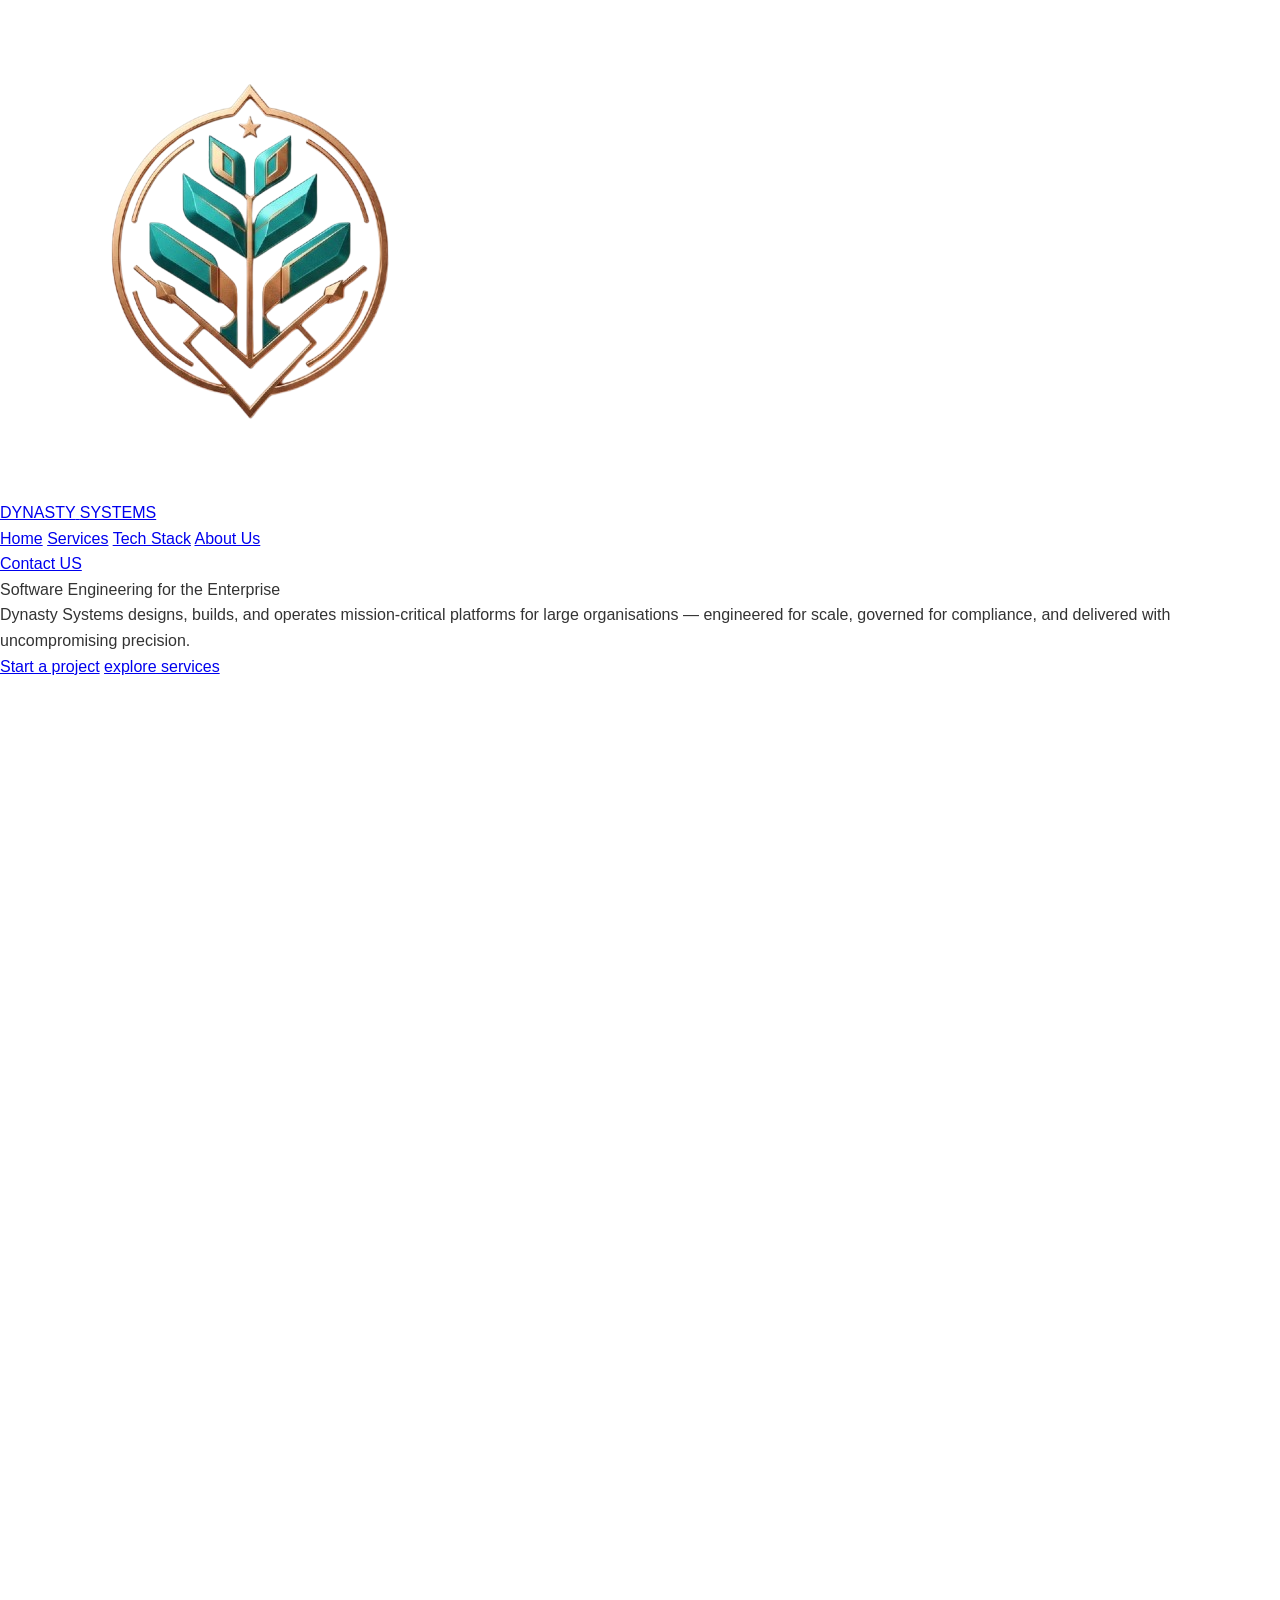
==== index.html @ 78116636 "adds the home page and hero section" ====
<!doctype html>
<html lang="en">
  <head>
    <meta charset="UTF-8" />
    <meta name="viewport" content="width=device-width, initial-scale=1.0" />
    <link
      rel="shortcut icon"
      href="assets/images/ds-logo-emblem-only-light.png"
      type="image/x-icon"
    />
    <title>Dynasty Systems | Enterprise Software Solutions</title>
    <link rel="stylesheet" href="css/style.css" />
    <link
      href="https://fonts.googleapis.com/css2?family=Inter:wght@300;400;600;800&display=swap"
      rel="stylesheet"
    />
  </head>
  <body>
    <header>
      <nav>
        <a href="#" class="logo-section">
          <img src="assets/images/ds-logo-emblem-only-light.png" alt="" />
          <div class="logo-text">
            <span class="text-white">DYNASTY</span>
            <span class="text-dim">SYSTEMS</span>
          </div>
        </a>

        <div class="nav-links">
          <a href="#" class="nav-link">Home</a>
          <a href="#" class="nav-link">Services</a>
          <a href="#" class="nav-link">Tech Stack</a>
          <a href="#" class="nav-link">About Us</a>
        </div>

        <a href="#" class="btn btn-gold">Contact US</a>
      </nav>
    </header>

    <section class="hero">
      <div class="hero-text">
        <p class="hero-top-text">
          Software Engineering for the
          <span class="hero-tex-gold">Enterprise</span>
        </p>

        <p>
          Dynasty Systems designs, builds, and operates mission-critical
          platforms for large organisations — engineered for scale, governed for
          compliance, and delivered with uncompromising precision.
        </p>

        <div class="hero-btns">
          <a href="#" class="btn btn-gold">Start a project</a>
          <a href="#" class="btn btn-undelined">explore services</a>
        </div>
      </div>
      <svg
        viewBox="0 0 480 480"
        fill="none"
        className="hero-svg"
        aria-hidden="true"
      >
        {/* trunk */}
        <path d="M240 440V240" stroke="var(--teal-accent)" strokeWidth="1.5" />
        <path
          d="M240 240 120 120"
          stroke="var(--teal-accent)"
          strokeWidth="1.5"
        />
        <path
          d="M240 240 360 120"
          stroke="var(--teal-accent)"
          strokeWidth="1.5"
        />
        <path
          d="M240 320 100 200"
          stroke="var(--teal-accent)"
          strokeWidth="1.5"
          opacity="0.6"
        />
        <path
          d="M240 320 380 200"
          stroke="var(--teal-accent)"
          strokeWidth="1.5"
          opacity="0.6"
        />
        <path
          d="M240 400 140 300"
          stroke="var(--teal-accent)"
          strokeWidth="1.5"
          opacity="0.35"
        />
        <path
          d="M240 400 340 300"
          stroke="var(--teal-accent)"
          strokeWidth="1.5"
          opacity="0.35"
        />
        {/* horizontal bus lines */}
        <path
          d="M40 160H180"
          stroke="var(--teal-accent)"
          strokeWidth="1"
          opacity="0.4"
        />
        <path
          d="M300 160H440"
          stroke="var(--teal-accent)"
          strokeWidth="1"
          opacity="0.4"
        />
        <path
          d="M20 280H140"
          stroke="var(--teal-accent)"
          strokeWidth="1"
          opacity="0.25"
        />
        <path
          d="M340 280H460"
          stroke="var(--teal-accent)"
          strokeWidth="1"
          opacity="0.25"
        />
        {/* branches */}
        <path d="M120 120V60" stroke="var(--teal-accent)" strokeWidth="1.5" />
        <path d="M360 120V60" stroke="var(--teal-accent)" strokeWidth="1.5" />
        <path
          d="M120 120H60"
          stroke="var(--teal-accent)"
          strokeWidth="1"
          opacity="0.5"
        />
        <path
          d="M360 120h60"
          stroke="var(--teal-accent)"
          strokeWidth="1"
          opacity="0.5"
        />
        <path d="M240 240V160" stroke="var(--teal-accent)" strokeWidth="1.5" />
        {/* nodes */}
        <circle
          cx="240"
          cy="440"
          r="5"
          stroke="var(--gold-accent)"
          strokeWidth="1.5"
        />
        <circle
          cx="240"
          cy="240"
          r="5"
          stroke="var(--teal-accent)"
          strokeWidth="1.5"
        />
        <circle
          cx="240"
          cy="160"
          r="4"
          stroke="var(--teal-accent)"
          strokeWidth="1.5"
        />
        <circle
          cx="120"
          cy="60"
          r="5"
          stroke="var(--teal-accent)"
          strokeWidth="1.5"
        />
        <circle
          cx="360"
          cy="60"
          r="5"
          stroke="var(--teal-accent)"
          strokeWidth="1.5"
        />
        <circle
          cx="60"
          cy="120"
          r="4"
          stroke="var(--teal-accent)"
          strokeWidth="1.5"
          opacity="0.6"
        />
        <circle
          cx="420"
          cy="120"
          r="4"
          stroke="var(--teal-accent)"
          strokeWidth="1.5"
          opacity="0.6"
        />
        <circle
          cx="100"
          cy="200"
          r="4"
          stroke="var(--teal-accent)"
          strokeWidth="1.5"
          opacity="0.6"
        />
        <circle
          cx="380"
          cy="200"
          r="4"
          stroke="var(--teal-accent)"
          strokeWidth="1.5"
          opacity="0.6"
        />
        <circle
          cx="140"
          cy="300"
          r="4"
          stroke="var(--teal-accent)"
          strokeWidth="1.5"
          opacity="0.35"
        />
        <circle
          cx="340"
          cy="300"
          r="4"
          stroke="var(--teal-accent)"
          strokeWidth="1.5"
          opacity="0.35"
        />
        <circle
          cx="40"
          cy="160"
          r="3"
          stroke="var(--teal-accent)"
          strokeWidth="1.25"
          opacity="0.4"
        />
        <circle
          cx="440"
          cy="160"
          r="3"
          stroke="var(--teal-accent)"
          strokeWidth="1.25"
          opacity="0.4"
        />
        <circle
          cx="20"
          cy="280"
          r="3"
          stroke="var(--teal-accent)"
          strokeWidth="1.25"
          opacity="0.25"
        />
        <circle
          cx="460"
          cy="280"
          r="3"
          stroke="var(--teal-accent)"
          strokeWidth="1.25"
          opacity="0.25"
        />
        {/* root bus */}
        <path
          d="M120 460H360"
          stroke="var(--teal-accent)"
          strokeWidth="1"
          opacity="0.5"
        />
        <circle
          cx="120"
          cy="460"
          r="3.5"
          stroke="var(--teal-accent)"
          strokeWidth="1.25"
          opacity="0.5"
        />
        <circle
          cx="360"
          cy="460"
          r="3.5"
          stroke="var(--teal-accent)"
          strokeWidth="1.25"
          opacity="0.5"
        />
      </svg>
    </section>
  </body>
</html>
---- css/style.css ----
/* --- CSS RESET --- */
*, *::before, *::after {
    box-sizing: border-box;
    margin: 0;
    padding: 0;
}

html {
    scroll-behavior: smooth; /* Gives that nice sliding effect when clicking nav links */
}

body {
    font-family: 'Helvetica Neue', Arial, sans-serif; /* Update to client's font */
    line-height: 1.6;
    background-color: #ffffff;
    color: #333333;
}

/* --- UTILITY CLASSES --- */
img {
    max-width: 100%;
    display: block;
}

.btn-primary {
    display: inline-block;
    padding: 10px 20px;
    background-color: #D4AF37; /* Dynasty Gold */
    color: #091319; /* Dynasty Dark */
    text-decoration: none;
    border-radius: 5px;
    font-weight: bold;
}
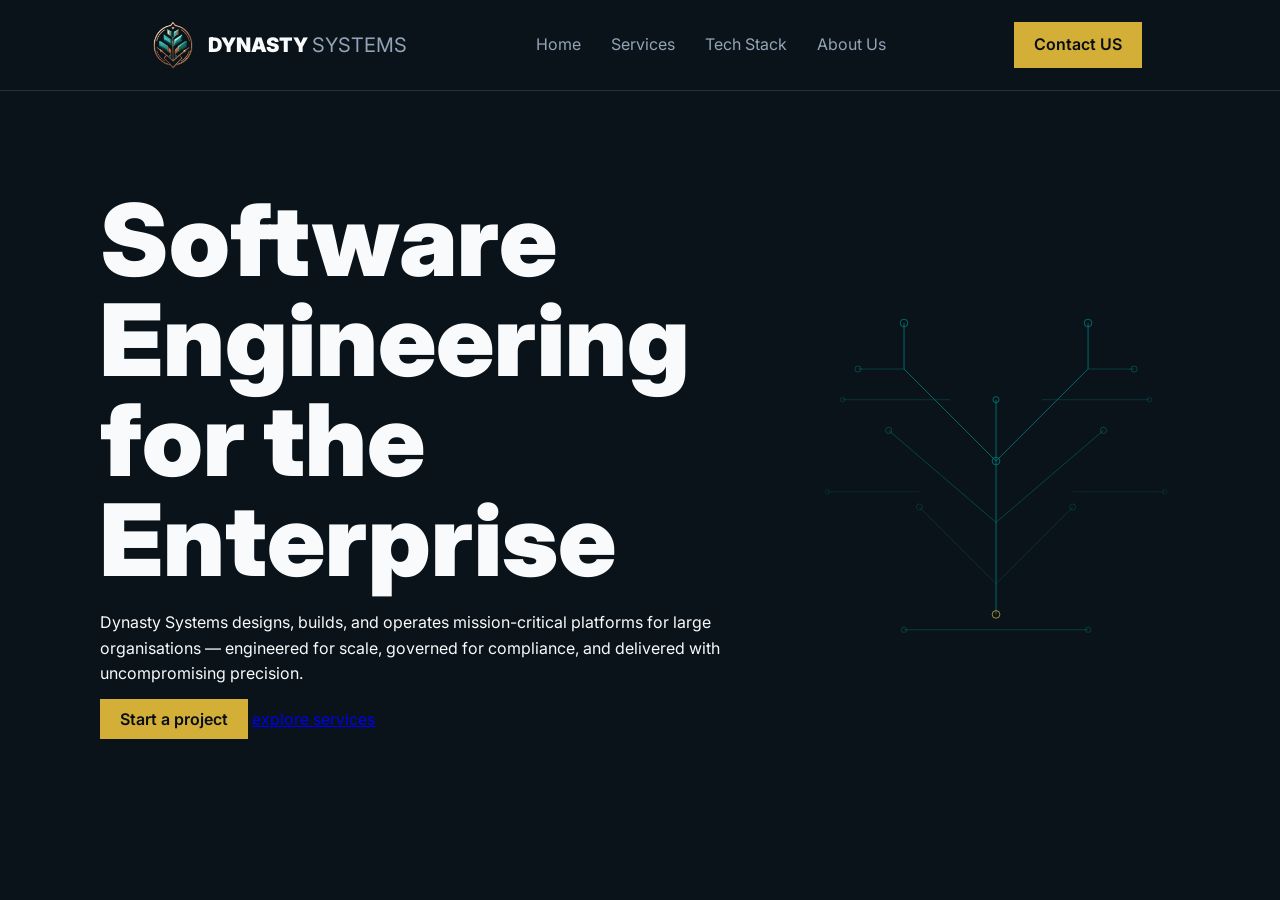
==== commit 3504be79: "adds the correct css link" ====
--- a/index.html
+++ b/index.html
@@ -9,7 +9,7 @@
       type="image/x-icon"
     />
     <title>Dynasty Systems | Enterprise Software Solutions</title>
-    <link rel="stylesheet" href="css/style.css" />
+    <link rel="stylesheet" href="css/styles.css" />
     <link
       href="https://fonts.googleapis.com/css2?family=Inter:wght@300;400;600;800&display=swap"
       rel="stylesheet"
--- a/css/styles.css
+++ b/css/styles.css
@@ -0,0 +1,117 @@
+/* Translates to your React Theme Provider or Global CSS */
+:root {
+  /* Core Palette */
+  --navy-bg: #091319;
+  --navy-card: #080e14;
+  --gold-accent: #d4af37;
+  --teal-accent: #008080;
+
+  /* Typography */
+  --text-light: #f8fafc;
+  --text-muted: #94a3b8;
+  --font-main: "Inter", sans-serif;
+}
+
+* {
+  margin: 0;
+  padding: 0;
+  box-sizing: border-box;
+}
+
+body {
+  background-color: var(--navy-bg);
+  color: var(--text-light);
+  font-family: var(--font-main);
+  line-height: 1.6;
+}
+
+header {
+  position: sticky;
+  top: 0;
+  z-index: 50;
+  background-color: var(--navy-bg);
+  box-shadow: 0px 1px 0px 0px rgba(148, 163, 184, 0.2);
+  -webkit-box-shadow: 0px 1px 0px 0px rgba(148, 163, 184, 0.2);
+  -moz-box-shadow: 0px 1px 0px 0px rgba(148, 163, 184, 0.2);
+}
+
+nav {
+  display: flex;
+  align-items: center;
+  justify-content: space-evenly;
+  padding: 10px;
+  margin: 0 auto;
+}
+
+nav a {
+  color: var(--text-muted);
+  text-decoration: none;
+}
+
+.btn-gold {
+  padding: 10px 20px;
+  color: var(--navy-card);
+  background-color: var(--gold-accent);
+  font-weight: 600;
+  text-decoration: none;
+}
+
+.btn:hover {
+  background-color: var(--text-light);
+  transition: all ease-in-out 0.5s;
+  transform: translateX(-1px);
+}
+
+.logo-section {
+  display: flex;
+  align-items: center;
+}
+
+.logo-section img {
+  width: 70px;
+  height: auto;
+}
+
+.logo-section .text-dim {
+  font-size: 20px;
+  color: var(--text-muted);
+  font-weight: 400;
+}
+
+.logo-section .text-white {
+  color: var(--text-light);
+  font-size: 20px;
+  font-weight: 900;
+}
+
+.nav-links {
+  display: flex;
+  gap: 30px;
+}
+
+.nav-link:hover {
+  /* text-decoration: underline; */
+  /* transition: all ease-in-out 0.5s; */
+  color: var(--text-light);
+}
+
+.hero {
+    display: flex;
+    margin: 0, auto;
+    align-items: center;
+    justify-content: center;
+    gap: 50px;
+    padding: 100px 100px;
+}
+
+.hero-text {
+    display: flex;
+    flex-direction: column;
+    gap: 20px;
+}
+
+.hero-top-text {
+    font-weight: 900;
+    font-size: 100px;
+    line-height: 1;
+}
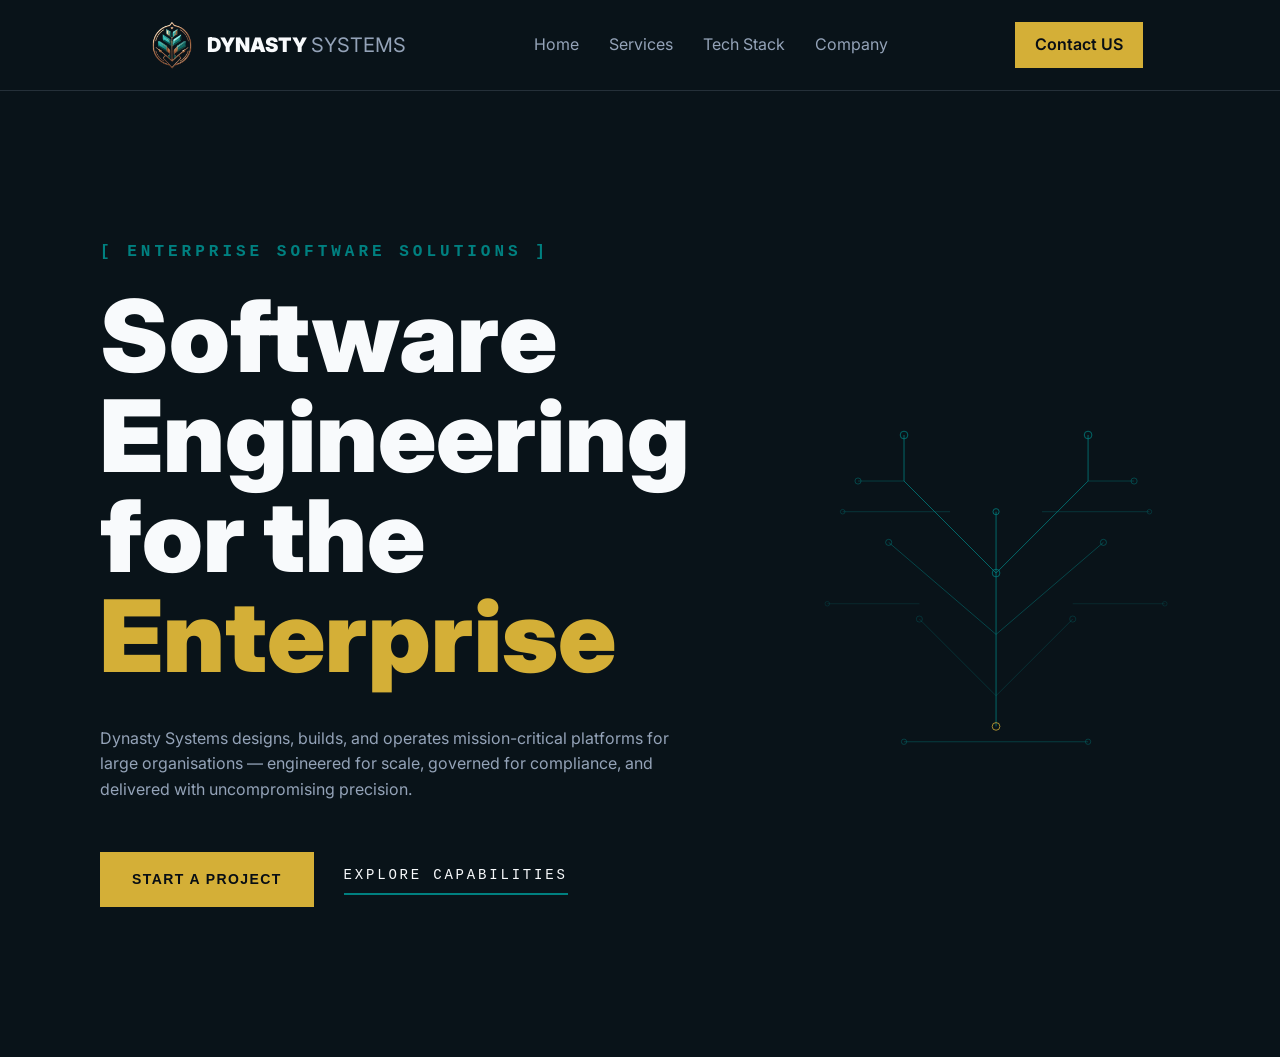
==== commit 81b771a4: "styles the hero buttons" ====
--- a/index.html
+++ b/index.html
@@ -30,7 +30,7 @@
           <a href="#" class="nav-link">Home</a>
           <a href="#" class="nav-link">Services</a>
           <a href="#" class="nav-link">Tech Stack</a>
-          <a href="#" class="nav-link">About Us</a>
+          <a href="#" class="nav-link">Company</a>
         </div>
 
         <a href="#" class="btn btn-gold">Contact US</a>
@@ -39,20 +39,21 @@
 
     <section class="hero">
       <div class="hero-text">
+        <p class="hero-sub-text">[ Enterprise Software Solutions ]</p>
         <p class="hero-top-text">
           Software Engineering for the
           <span class="hero-tex-gold">Enterprise</span>
         </p>
 
-        <p>
+        <p class="hero-bottom-text">
           Dynasty Systems designs, builds, and operates mission-critical
           platforms for large organisations — engineered for scale, governed for
           compliance, and delivered with uncompromising precision.
         </p>
 
-        <div class="hero-btns">
-          <a href="#" class="btn btn-gold">Start a project</a>
-          <a href="#" class="btn btn-undelined">explore services</a>
+        <div class="action-group">
+          <a href="#" class="btn-primary">Start a Project</a>
+          <a href="#" class="btn-secondary">Explore Capabilities</a>
         </div>
       </div>
       <svg
--- a/css/styles.css
+++ b/css/styles.css
@@ -96,22 +96,88 @@
 }
 
 .hero {
-    display: flex;
-    margin: 0, auto;
-    align-items: center;
-    justify-content: center;
-    gap: 50px;
-    padding: 100px 100px;
+  display: flex;
+  margin: 0 auto;
+  align-items: center;
+  justify-content: center;
+  gap: 50px;
+  padding: 150px 100px;
 }
 
 .hero-text {
-    display: flex;
-    flex-direction: column;
-    gap: 20px;
+  display: flex;
+  flex-direction: column;
+  gap: 20px;
+}
+
+.hero-tex-gold {
+  color: var(--gold-accent);
 }
 
 .hero-top-text {
-    font-weight: 900;
-    font-size: 100px;
-    line-height: 1;
-}+  font-weight: 900;
+  font-size: 100px;
+  line-height: 1;
+}
+
+.hero-sub-text {
+  color: var(--teal-accent);
+  font-family: "Courier New", Courier, monospace;
+  font-weight: 600;
+  letter-spacing: 0.25em;
+  text-transform: uppercase;
+  display: inline-block;
+}
+
+.hero-bottom-text {
+  margin-top: 20px;
+  color: var(--text-muted);
+  max-width: 600px;
+}
+
+.action-group {
+  display: flex;
+  align-items: center;
+  margin-top: 30px;
+  gap: 30px;
+}
+
+.btn-primary {
+  background-color: var(--gold-accent);
+  color: var(--navy-card);
+  padding: 16px 32px;
+  text-decoration: none;
+  font-family: "Helvetica Neue", Arial, sans-serif;
+  font-weight: 700;
+  font-size: 14px;
+  letter-spacing: 0.1em;
+  text-transform: uppercase;
+  border: none;
+  cursor: pointer;
+  transition: background-color 0.3s ease;
+}
+
+.btn-primary:hover {
+  background-color: var(--text-light);
+  transition: all 0.3s ease;
+  transform: translateY(-2px);
+}
+
+.btn-secondary {
+  color: var(--text-light);
+  text-decoration: none;
+  font-family: "Courier New", Courier, monospace;
+  font-size: 14px;
+  font-weight: 400;
+  letter-spacing: 0.2em;
+  text-transform: uppercase;
+  padding-bottom: 6px;
+  border-bottom: 2px solid var(--teal-accent);
+  transition:
+    color 0.3s ease,
+    border-color 0.3s ease;
+}
+
+.btn-secondary:hover {
+  color: var(--teal-accent);
+}
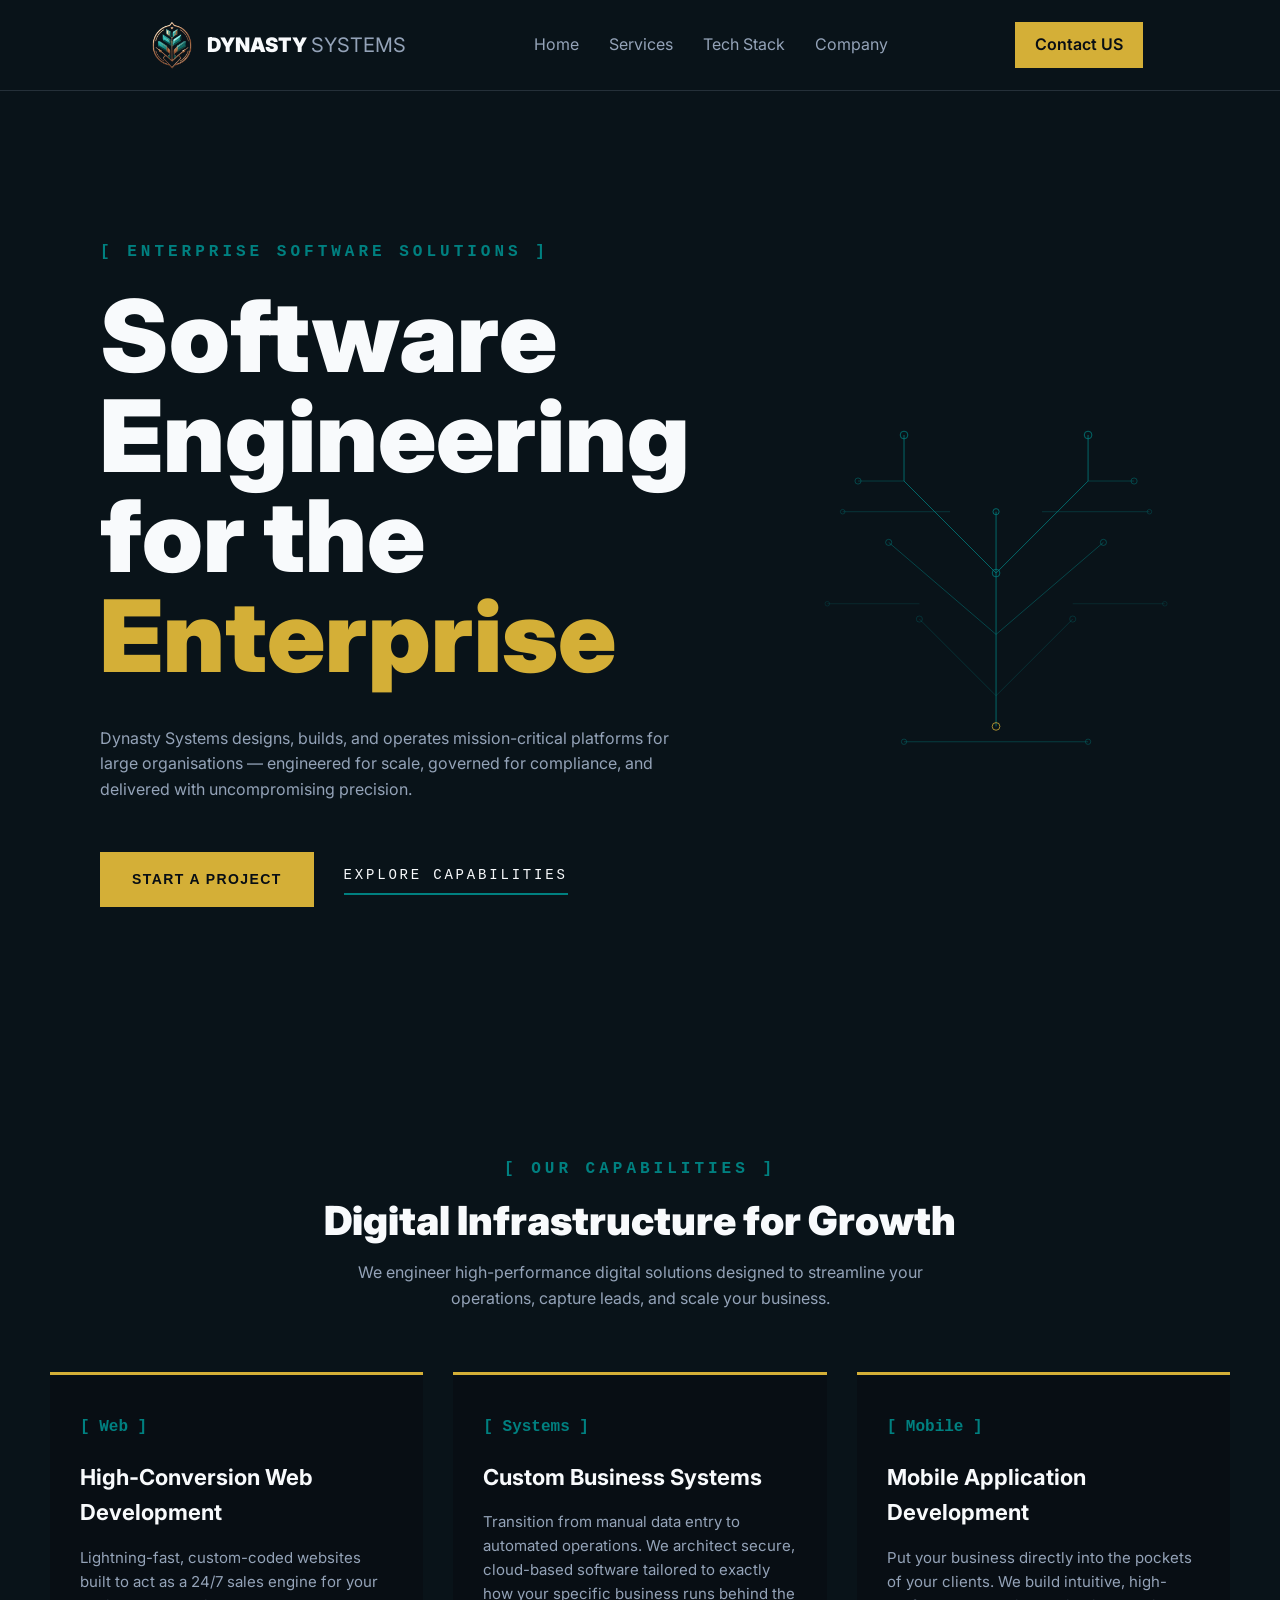
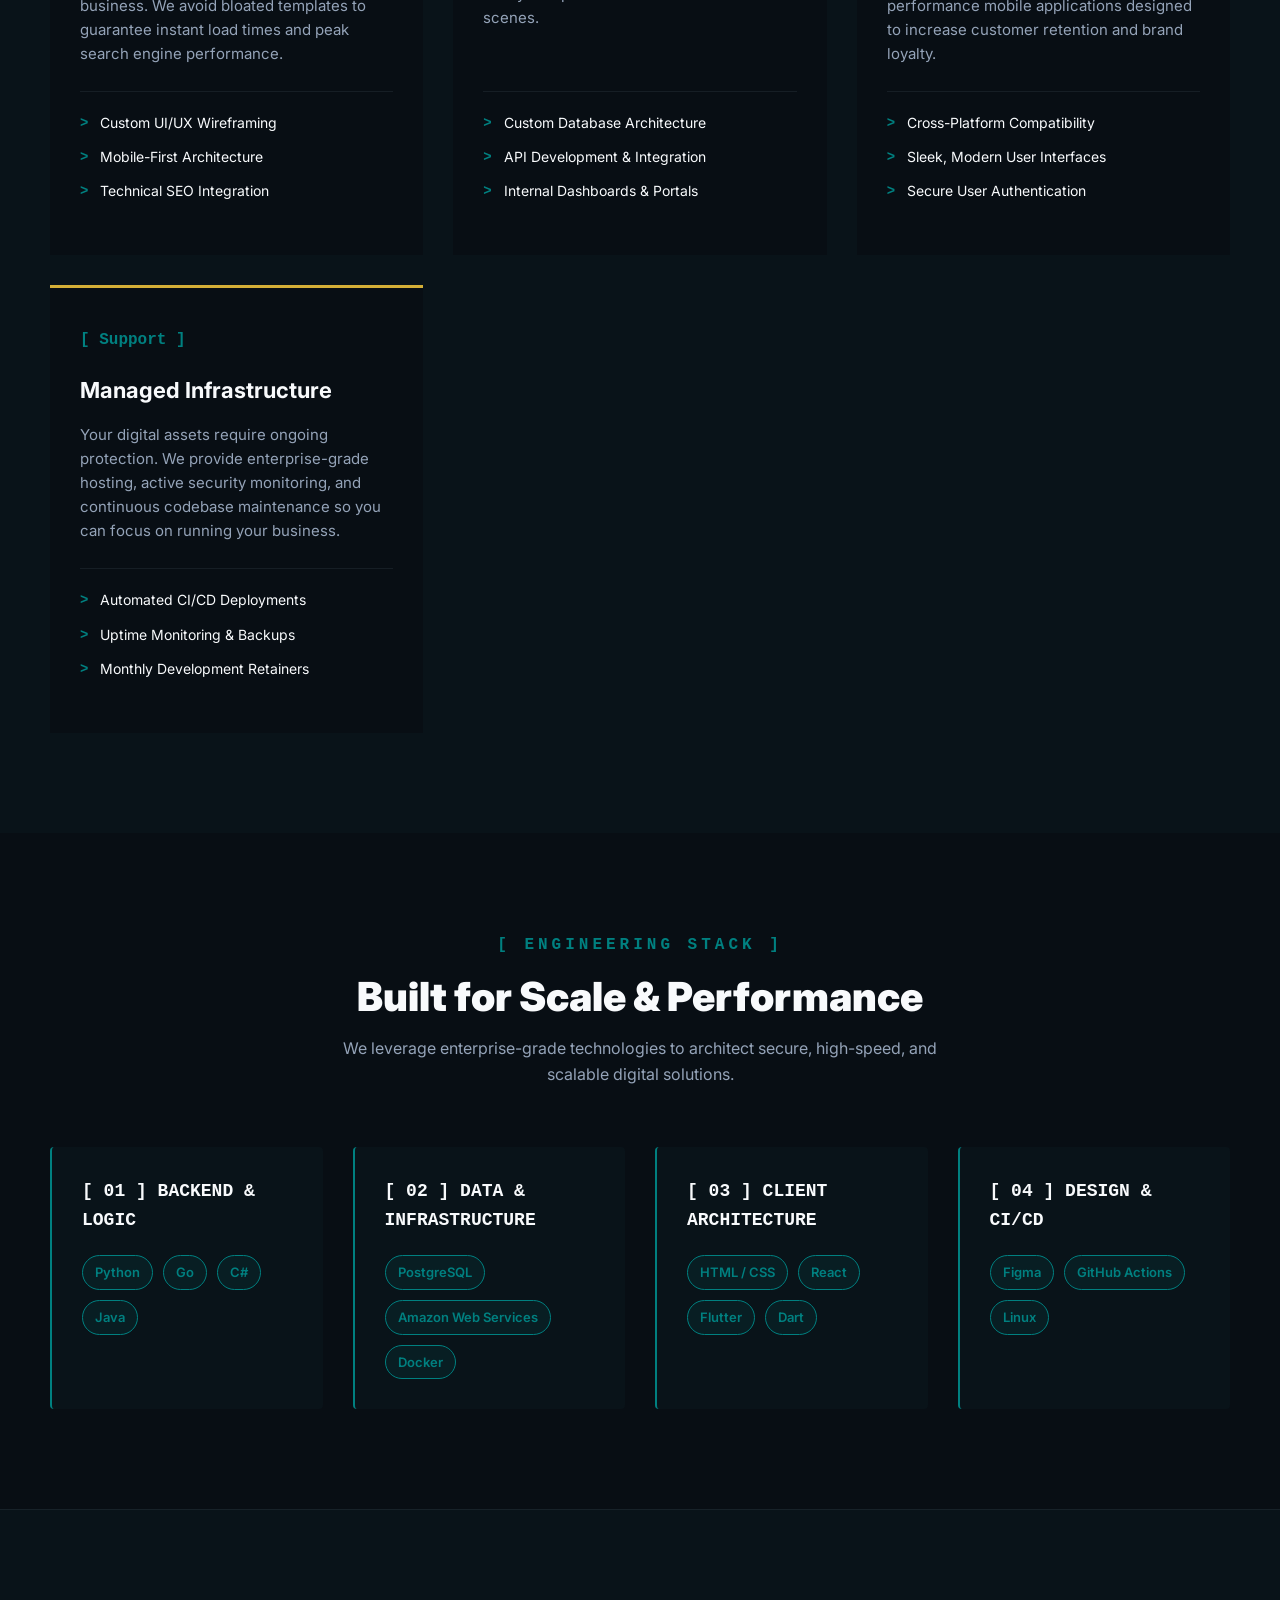
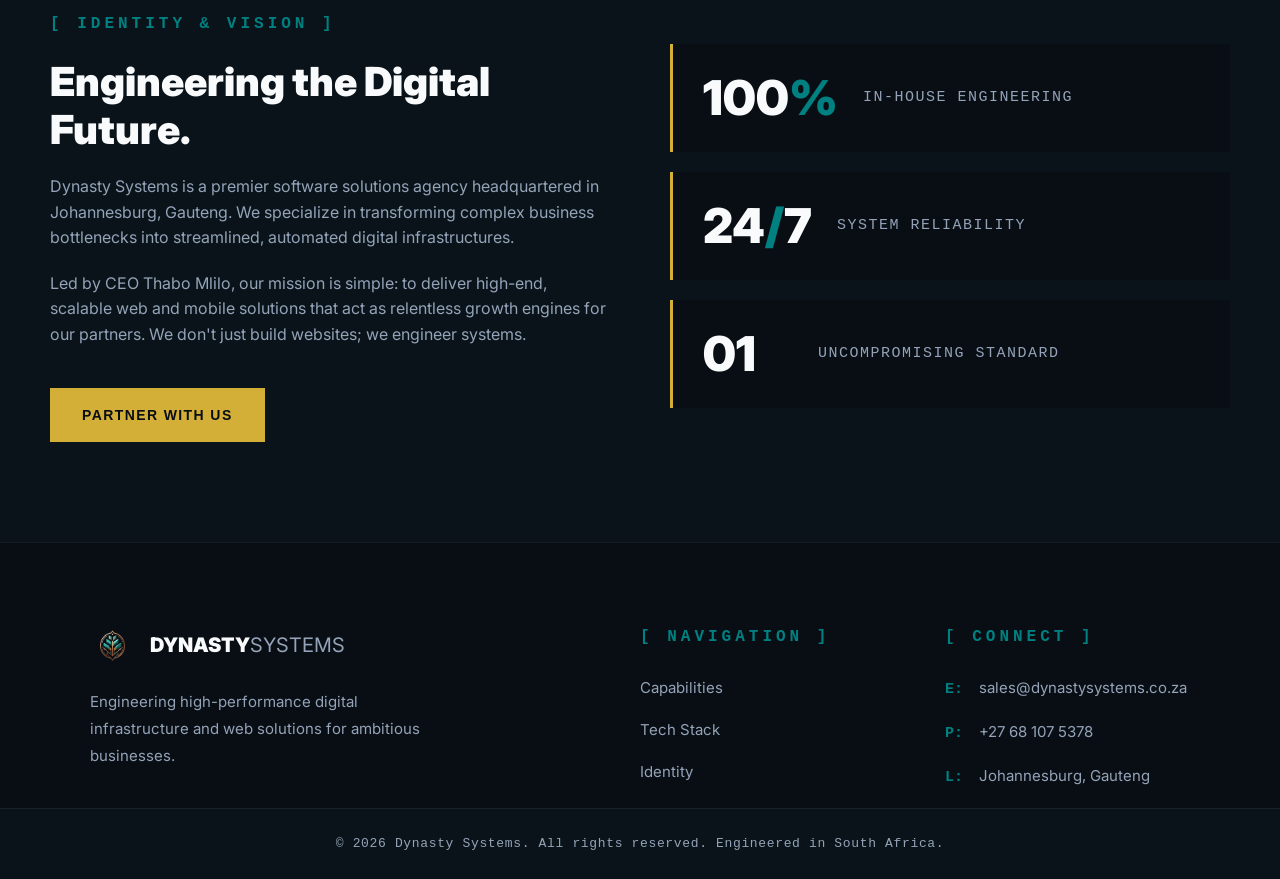
==== commit 4cce358a: "adds the rest of the site" ====
--- a/index.html
+++ b/index.html
@@ -28,9 +28,9 @@
 
         <div class="nav-links">
           <a href="#" class="nav-link">Home</a>
-          <a href="#" class="nav-link">Services</a>
-          <a href="#" class="nav-link">Tech Stack</a>
-          <a href="#" class="nav-link">Company</a>
+          <a href="#services" class="nav-link">Services</a>
+          <a href="#stack" class="nav-link">Tech Stack</a>
+          <a href="#company" class="nav-link">Company</a>
         </div>
 
         <a href="#" class="btn btn-gold">Contact US</a>
@@ -280,5 +280,234 @@
         />
       </svg>
     </section>
+
+    <section class="services" id="services">
+      <div class="container">
+        <div class="section-header">
+          <span class="terminal-label">Our Capabilities</span>
+          <h2>Digital Infrastructure for Growth</h2>
+          <p>
+            We engineer high-performance digital solutions designed to
+            streamline your operations, capture leads, and scale your business.
+          </p>
+        </div>
+
+        <div class="services-grid">
+          <div class="service-card">
+            <div class="icon-placeholder">[ Web ]</div>
+            <h3>High-Conversion Web Development</h3>
+            <p>
+              Lightning-fast, custom-coded websites built to act as a 24/7 sales
+              engine for your business. We avoid bloated templates to guarantee
+              instant load times and peak search engine performance.
+            </p>
+            <ul class="service-details">
+              <li>Custom UI/UX Wireframing</li>
+              <li>Mobile-First Architecture</li>
+              <li>Technical SEO Integration</li>
+            </ul>
+          </div>
+
+          <div class="service-card">
+            <div class="icon-placeholder">[ Systems ]</div>
+            <h3>Custom Business Systems</h3>
+            <p>
+              Transition from manual data entry to automated operations. We
+              architect secure, cloud-based software tailored to exactly how
+              your specific business runs behind the scenes.
+            </p>
+            <ul class="service-details">
+              <li>Custom Database Architecture</li>
+              <li>API Development & Integration</li>
+              <li>Internal Dashboards & Portals</li>
+            </ul>
+          </div>
+
+          <div class="service-card">
+            <div class="icon-placeholder">[ Mobile ]</div>
+            <h3>Mobile Application Development</h3>
+            <p>
+              Put your business directly into the pockets of your clients. We
+              build intuitive, high-performance mobile applications designed to
+              increase customer retention and brand loyalty.
+            </p>
+            <ul class="service-details">
+              <li>Cross-Platform Compatibility</li>
+              <li>Sleek, Modern User Interfaces</li>
+              <li>Secure User Authentication</li>
+            </ul>
+          </div>
+
+          <div class="service-card">
+            <div class="icon-placeholder">[ Support ]</div>
+            <h3>Managed Infrastructure</h3>
+            <p>
+              Your digital assets require ongoing protection. We provide
+              enterprise-grade hosting, active security monitoring, and
+              continuous codebase maintenance so you can focus on running your
+              business.
+            </p>
+            <ul class="service-details">
+              <li>Automated CI/CD Deployments</li>
+              <li>Uptime Monitoring & Backups</li>
+              <li>Monthly Development Retainers</li>
+            </ul>
+          </div>
+        </div>
+      </div>
+    </section>
+
+    <section class="tech-stack" id="stack">
+      <div class="container">
+        <div class="section-header">
+          <span class="terminal-label">Engineering Stack</span>
+          <h2>Built for Scale & Performance</h2>
+          <p>
+            We leverage enterprise-grade technologies to architect secure,
+            high-speed, and scalable digital solutions.
+          </p>
+        </div>
+
+        <div class="stack-grid">
+          <!-- Backend & APIs -->
+          <div class="stack-card">
+            <h3>[ 01 ] Backend & Logic</h3>
+            <div class="tech-pills">
+              <span class="pill">Python</span>
+              <span class="pill">Go</span>
+              <span class="pill">C#</span>
+              <span class="pill">Java</span>
+            </div>
+          </div>
+
+          <!-- Database & Cloud -->
+          <div class="stack-card">
+            <h3>[ 02 ] Data & Infrastructure</h3>
+            <div class="tech-pills">
+              <span class="pill">PostgreSQL</span>
+              <span class="pill">Amazon Web Services</span>
+              <span class="pill">Docker</span>
+            </div>
+          </div>
+
+          <!-- Frontend & Mobile -->
+          <div class="stack-card">
+            <h3>[ 03 ] Client Architecture</h3>
+            <div class="tech-pills">
+              <span class="pill">HTML / CSS</span>
+              <span class="pill">React</span>
+              <span class="pill">Flutter</span>
+              <span class="pill">Dart</span>
+            </div>
+          </div>
+
+          <!-- Design & Workflow -->
+          <div class="stack-card">
+            <h3>[ 04 ] Design & CI/CD</h3>
+            <div class="tech-pills">
+              <span class="pill">Figma</span>
+              <span class="pill">GitHub Actions</span>
+              <span class="pill">Linux</span>
+            </div>
+          </div>
+        </div>
+      </div>
+    </section>
+
+    <section class="company" id="company">
+      <div class="container company-container">
+        <!-- Left Side: Narrative -->
+        <div class="company-content">
+          <span class="terminal-label">Identity & Vision</span>
+          <h2>Engineering the Digital Future.</h2>
+          <p>
+            Dynasty Systems is a premier software solutions agency headquartered
+            in Johannesburg, Gauteng. We specialize in transforming complex
+            business bottlenecks into streamlined, automated digital
+            infrastructures.
+          </p>
+          <p>
+            Led by CEO Thabo Mlilo, our mission is simple: to deliver high-end,
+            scalable web and mobile solutions that act as relentless growth
+            engines for our partners. We don't just build websites; we engineer
+            systems.
+          </p>
+          <a href="#contact" class="btn-primary">Partner With Us</a>
+        </div>
+
+        <!-- Right Side: Stat/Value Cards -->
+        <div class="company-stats">
+          <div class="stat-card">
+            <div class="stat-number">100<span class="teal-text">%</span></div>
+            <div class="stat-label">In-House Engineering</div>
+          </div>
+          <div class="stat-card">
+            <div class="stat-number">24<span class="teal-text">/</span>7</div>
+            <div class="stat-label">System Reliability</div>
+          </div>
+          <div class="stat-card">
+            <div class="stat-number">01</div>
+            <div class="stat-label">Uncompromising Standard</div>
+          </div>
+        </div>
+      </div>
+    </section>
+
+    <footer class="site-footer" id="contact">
+    <div class="container footer-grid">
+        
+        <!-- Column 1: Brand Info -->
+        <div class="footer-brand">
+            <a href="#top" class="logo-link">
+                <div class="logo-section">
+                    <!-- Your emblem image -->
+                    <img src="assets/images/ds-logo-emblem-only-light.png" alt="Dynasty Systems Emblem">
+                    <!-- Your styled text -->
+                    <div class="logo-text-group">
+                        <span class="text-white">DYNASTY</span><span class="text-dim">SYSTEMS</span>
+                    </div>
+                </div>
+            </a>
+            <p>Engineering high-performance digital infrastructure and web solutions for ambitious businesses.</p>
+        </div>
+
+        <!-- Column 2: Quick Links -->
+        <div class="footer-links">
+            <span class="terminal-label">Navigation</span>
+            <ul>
+                <li><a href="#services">Capabilities</a></li>
+                <li><a href="#stack">Tech Stack</a></li>
+                <li><a href="#company">Identity</a></li>
+            </ul>
+        </div>
+
+        <!-- Column 3: Contact Information -->
+        <div class="footer-contact">
+            <span class="terminal-label">Connect</span>
+            <ul>
+                <li>
+                    <span class="teal-text">E:</span> 
+                    <a href="mailto:sales@dynastysystems.co.za">sales@dynastysystems.co.za</a>
+                </li>
+                <li>
+                    <span class="teal-text">P:</span> 
+                    <a href="tel:+27681075378">+27 68 107 5378</a>
+                </li>
+                <li>
+                    <span class="teal-text">L:</span> 
+                    Johannesburg, Gauteng
+                </li>
+            </ul>
+        </div>
+
+    </div>
+
+    <!-- Copyright Bar -->
+    <div class="footer-bottom">
+        <div class="container">
+            <p>&copy; 2026 Dynasty Systems. All rights reserved. Engineered in South Africa.</p>
+        </div>
+    </div>
+</footer>
   </body>
 </html>
--- a/css/styles.css
+++ b/css/styles.css
@@ -181,3 +181,508 @@
 .btn-secondary:hover {
   color: var(--teal-accent);
 }
+
+/* =========================================
+   SERVICES SECTION
+   ========================================= */
+
+.services {
+  /* Matches the spacious feel of your hero section */
+  padding: 100px 50px;
+  background-color: var(--navy-bg);
+}
+
+.services .container {
+  max-width: 1200px;
+  margin: 0 auto;
+}
+
+/* --- Section Header --- */
+.section-header {
+  display: flex;
+  flex-direction: column;
+  align-items: center;
+  text-align: center;
+  gap: 15px;
+  margin-bottom: 60px;
+}
+
+/* The [ CAPABILITIES ] tag */
+.terminal-label {
+  color: var(--teal-accent);
+  font-family: "Courier New", Courier, monospace;
+  font-weight: 600;
+  letter-spacing: 0.25em;
+  text-transform: uppercase;
+  display: inline-block;
+}
+
+.terminal-label::before {
+  content: "[  ";
+}
+
+.terminal-label::after {
+  content: "  ]";
+}
+
+.section-header h2 {
+  font-size: 40px;
+  font-weight: 900;
+  color: var(--text-light);
+  line-height: 1.2;
+}
+
+.section-header p {
+  color: var(--text-muted);
+  max-width: 600px;
+}
+
+/* --- Services Grid System --- */
+.services-grid {
+  display: grid;
+  /* Automatically creates 1 to 4 columns depending on screen size */
+  grid-template-columns: repeat(auto-fit, minmax(280px, 1fr));
+  gap: 30px;
+}
+
+/* --- Individual Service Cards --- */
+.service-card {
+  background-color: var(--navy-card);
+  padding: 40px 30px;
+  border-top: 3px solid var(--gold-accent);
+  transition: all 0.3s ease;
+  display: flex;
+  flex-direction: column;
+}
+
+.service-card:hover {
+  transform: translateY(-5px);
+  /* Uses your shadow color but slightly darker for depth */
+  box-shadow: 0 10px 30px rgba(0, 0, 0, 0.5);
+}
+
+.icon-placeholder {
+  color: var(--teal-accent);
+  font-family: "Courier New", Courier, monospace;
+  font-size: 16px;
+  font-weight: 600;
+  margin-bottom: 20px;
+}
+
+.service-card h3 {
+  font-size: 22px;
+  font-weight: 700;
+  margin-bottom: 15px;
+  color: var(--text-light);
+}
+
+.service-card p {
+  color: var(--text-muted);
+  font-size: 15px;
+  margin-bottom: 25px;
+  /* This pushes the list to the bottom, ensuring all cards stay the same height */
+  flex-grow: 1;
+}
+
+/* --- Technical Bullet Points --- */
+.service-details {
+  list-style: none;
+  border-top: 1px solid rgba(148, 163, 184, 0.1); /* Faded version of your --text-muted */
+  padding-top: 20px;
+}
+
+.service-details li {
+  color: var(--text-light);
+  font-size: 14px;
+  margin-bottom: 12px;
+  display: flex;
+  align-items: center;
+}
+
+/* The > arrow using your teal accent */
+.service-details li::before {
+  content: ">";
+  color: var(--teal-accent);
+  font-family: "Courier New", Courier, monospace;
+  font-weight: bold;
+  margin-right: 12px;
+}
+
+/* =========================================
+   TECH STACK SECTION
+   ========================================= */
+
+.tech-stack {
+  padding: 100px 50px;
+  background-color: var(
+    --navy-card
+  ); /* Slightly different background to separate it from Services */
+}
+
+.tech-stack .container {
+  max-width: 1200px;
+  margin: 0 auto;
+}
+
+.stack-grid {
+  display: grid;
+  grid-template-columns: repeat(auto-fit, minmax(250px, 1fr));
+  gap: 30px;
+}
+
+.stack-card {
+  background-color: var(--navy-bg);
+  padding: 30px;
+  border-radius: 4px;
+  border-left: 2px solid var(--teal-accent); /* Subtle technical border */
+}
+
+.stack-card h3 {
+  color: var(--text-light);
+  font-size: 18px;
+  font-family: "Courier New", Courier, monospace;
+  margin-bottom: 20px;
+  text-transform: uppercase;
+}
+
+/* The Tech Pills Layout */
+.tech-pills {
+  display: flex;
+  flex-wrap: wrap;
+  gap: 10px;
+}
+
+.pill {
+  background-color: rgba(0, 128, 128, 0.1); /* Transparent teal background */
+  color: var(--teal-accent);
+  border: 1px solid var(--teal-accent);
+  padding: 6px 12px;
+  border-radius: 20px;
+  font-size: 13px;
+  font-weight: 600;
+  transition: all 0.3s ease;
+  cursor: default;
+}
+
+.pill:hover {
+  background-color: var(--teal-accent);
+  color: var(--navy-bg);
+  transform: translateY(-2px);
+}
+
+/* =========================================
+   COMPANY SECTION
+   ========================================= */
+
+.company {
+  padding: 100px 50px;
+  background-color: var(--navy-bg);
+  /* Adds a subtle line at the top to separate it from the previous section */
+  border-top: 1px solid rgba(148, 163, 184, 0.1);
+}
+
+.company-container {
+  max-width: 1200px;
+  margin: 0 auto;
+  display: grid;
+  grid-template-columns: 1fr 1fr; /* 2 equal columns */
+  gap: 60px;
+  align-items: center; /* Vertically centers the text with the cards */
+}
+
+/* --- Left Side Content --- */
+.company-content h2 {
+  font-size: 40px;
+  font-weight: 900;
+  color: var(--text-light);
+  margin: 20px 0;
+  line-height: 1.2;
+}
+
+.company-content p {
+  color: var(--text-muted);
+  margin-bottom: 20px;
+  font-size: 16px;
+}
+
+.company-content .btn-primary {
+  margin-top: 20px;
+  display: inline-block;
+}
+
+/* --- Right Side Stat Cards --- */
+.company-stats {
+  display: grid;
+  grid-template-columns: 1fr;
+  gap: 20px;
+}
+
+.stat-card {
+  background-color: var(--navy-card);
+  padding: 30px;
+  border-left: 3px solid var(--gold-accent);
+  display: flex;
+  align-items: center;
+  gap: 25px;
+  transition: transform 0.3s ease;
+}
+
+.stat-card:hover {
+  transform: translateX(-5px); /* Slides the card slightly left on hover */
+}
+
+.stat-number {
+  font-size: 48px;
+  font-weight: 900;
+  color: var(--text-light);
+  font-family: var(--font-main);
+  line-height: 1;
+  min-width: 90px; /* Keeps the text aligned even if numbers change */
+}
+
+.teal-text {
+  color: var(--teal-accent);
+}
+
+.stat-label {
+  color: var(--text-muted);
+  font-size: 15px;
+  font-family: "Courier New", Courier, monospace;
+  text-transform: uppercase;
+  letter-spacing: 0.1em;
+}
+
+/* =========================================
+   FOOTER SECTION
+   ========================================= */
+
+.site-footer {
+  background-color: var(--navy-card);
+  border-top: 1px solid rgba(148, 163, 184, 0.1);
+  padding-top: 80px;
+}
+
+.site-footer .container {
+  max-width: 1200px;
+  margin: 0 auto;
+  padding: 0 50px;
+}
+
+.footer-grid {
+  display: grid;
+  grid-template-columns: 2fr 1fr 1fr;
+  gap: 60px;
+  margin-bottom: 60px;
+  align-items: start; /* Ensures all columns align perfectly at the top */
+}
+
+/* --- Brand Column & Logo Fix --- */
+.logo-link {
+  text-decoration: none !important; /* Forces the blue underline to disappear */
+  display: inline-block;
+  margin-bottom: 20px;
+  transition: opacity 0.3s ease;
+}
+
+.logo-link:hover {
+  opacity: 0.8;
+}
+
+.footer-brand .logo-section {
+  gap: 15px;
+}
+
+.footer-brand .logo-section img {
+  width: 45px;
+  height: auto;
+}
+
+/* Ensure the text colors don't get overwritten by the link */
+.logo-link .text-white {
+  color: var(--text-light) !important;
+}
+
+.logo-link .text-dim {
+  color: var(--text-muted) !important;
+}
+
+.footer-brand p {
+  color: var(--text-muted);
+  font-size: 15px;
+  max-width: 350px;
+  line-height: 1.8;
+}
+
+/* --- Links & Contact Columns --- */
+.footer-links .terminal-label,
+.footer-contact .terminal-label {
+  margin-bottom: 25px; /* Adds the exact spacing seen in your layout */
+}
+
+.footer-links ul,
+.footer-contact ul {
+  list-style: none;
+}
+
+.footer-links li,
+.footer-contact li {
+  margin-bottom: 18px;
+  color: var(--text-muted);
+  font-size: 15px;
+}
+
+.footer-links a,
+.footer-contact a {
+  color: var(--text-muted);
+  text-decoration: none;
+  transition: color 0.3s ease;
+}
+
+.footer-links a:hover,
+.footer-contact a:hover {
+  color: var(--text-light);
+}
+
+/* --- Terminal Letter Accents (E:, P:, L:) --- */
+.footer-contact .teal-text {
+  font-family: "Courier New", Courier, monospace;
+  font-weight: 700;
+  color: var(--teal-accent);
+  margin-right: 12px;
+}
+
+/* --- Bottom Copyright Bar --- */
+.footer-bottom {
+  background-color: var(--navy-bg);
+  padding: 25px 0;
+  text-align: center;
+  border-top: 1px solid rgba(148, 163, 184, 0.1);
+}
+
+.footer-bottom p {
+  color: var(--text-muted);
+  font-size: 13px;
+  font-family: "Courier New", Courier, monospace;
+  letter-spacing: 0.05em;
+}
+
+/* =========================================
+   MOBILE RESPONSIVENESS (NEW)
+   ========================================= */
+
+/* --- Mobile Responsiveness --- */
+@media (max-width: 992px) {
+  /* On tablets and smaller, stack the two columns on top of each other */
+  .company-container {
+    grid-template-columns: 1fr;
+    gap: 40px;
+  }
+  .footer-grid {
+    grid-template-columns: 1fr 1fr;
+  }
+}
+
+/* Tablets and smaller screens (under 768px wide) */
+@media (max-width: 768px) {
+  /* Stacks the navbar items cleanly */
+  nav {
+    flex-direction: column;
+    gap: 15px;
+    padding: 20px 10px;
+  }
+
+  .nav-links {
+    flex-wrap: wrap;
+    justify-content: center;
+    gap: 15px;
+  }
+
+  /* Fixes the massive padding and font sizes in the Hero */
+  .hero {
+    padding: 60px 20px;
+    text-align: center;
+    width: 100%;
+  }
+
+  .hero-top-text {
+    font-size: 50px; /* Scales down the 100px text so it fits */
+  }
+
+  /* Reduces padding on the services section */
+  .services {
+    padding: 60px 20px;
+  }
+
+  .section-header h2 {
+    font-size: 32px;
+  }
+
+  .hero svg {
+    display: none; /* Completely removes the SVG from the layout */
+    visibility: hidden; /* Hides the SVG on very small screens */
+  }
+
+  .tech-stack {
+    padding: 60px 20px;
+  }
+
+  .company {
+    padding: 60px 20px;
+  }
+
+  .company-content h2 {
+    font-size: 32px;
+  }
+
+  .stat-card {
+    padding: 20px;
+  }
+
+  .stat-number {
+    font-size: 36px;
+    min-width: 70px;
+  }
+
+  .site-footer {
+    padding-top: 60px;
+  }
+
+  .site-footer .container {
+    padding: 0 20px;
+  }
+
+  .footer-grid {
+    grid-template-columns: 1fr;
+    gap: 40px;
+  }
+
+  .footer-bottom p {
+    font-size: 11px;
+  }
+}
+
+/* Mobile phones (under 480px wide) */
+@media (max-width: 480px) {
+  .hero-top-text {
+    font-size: 40px;
+  }
+
+  .hero svg {
+    display: none; /* Completely removes the SVG from the layout */
+    visibility: hidden; /* Hides the SVG on very small screens */
+  }
+
+  /* Stacks the action buttons so they are easy to tap with a thumb */
+  .action-group {
+    flex-direction: column;
+    align-items: center;
+    gap: 20px;
+    width: 100%;
+  }
+
+  /* Makes the primary button span the full width of the screen */
+  .btn-primary {
+    width: 100%;
+    text-align: center;
+  }
+}
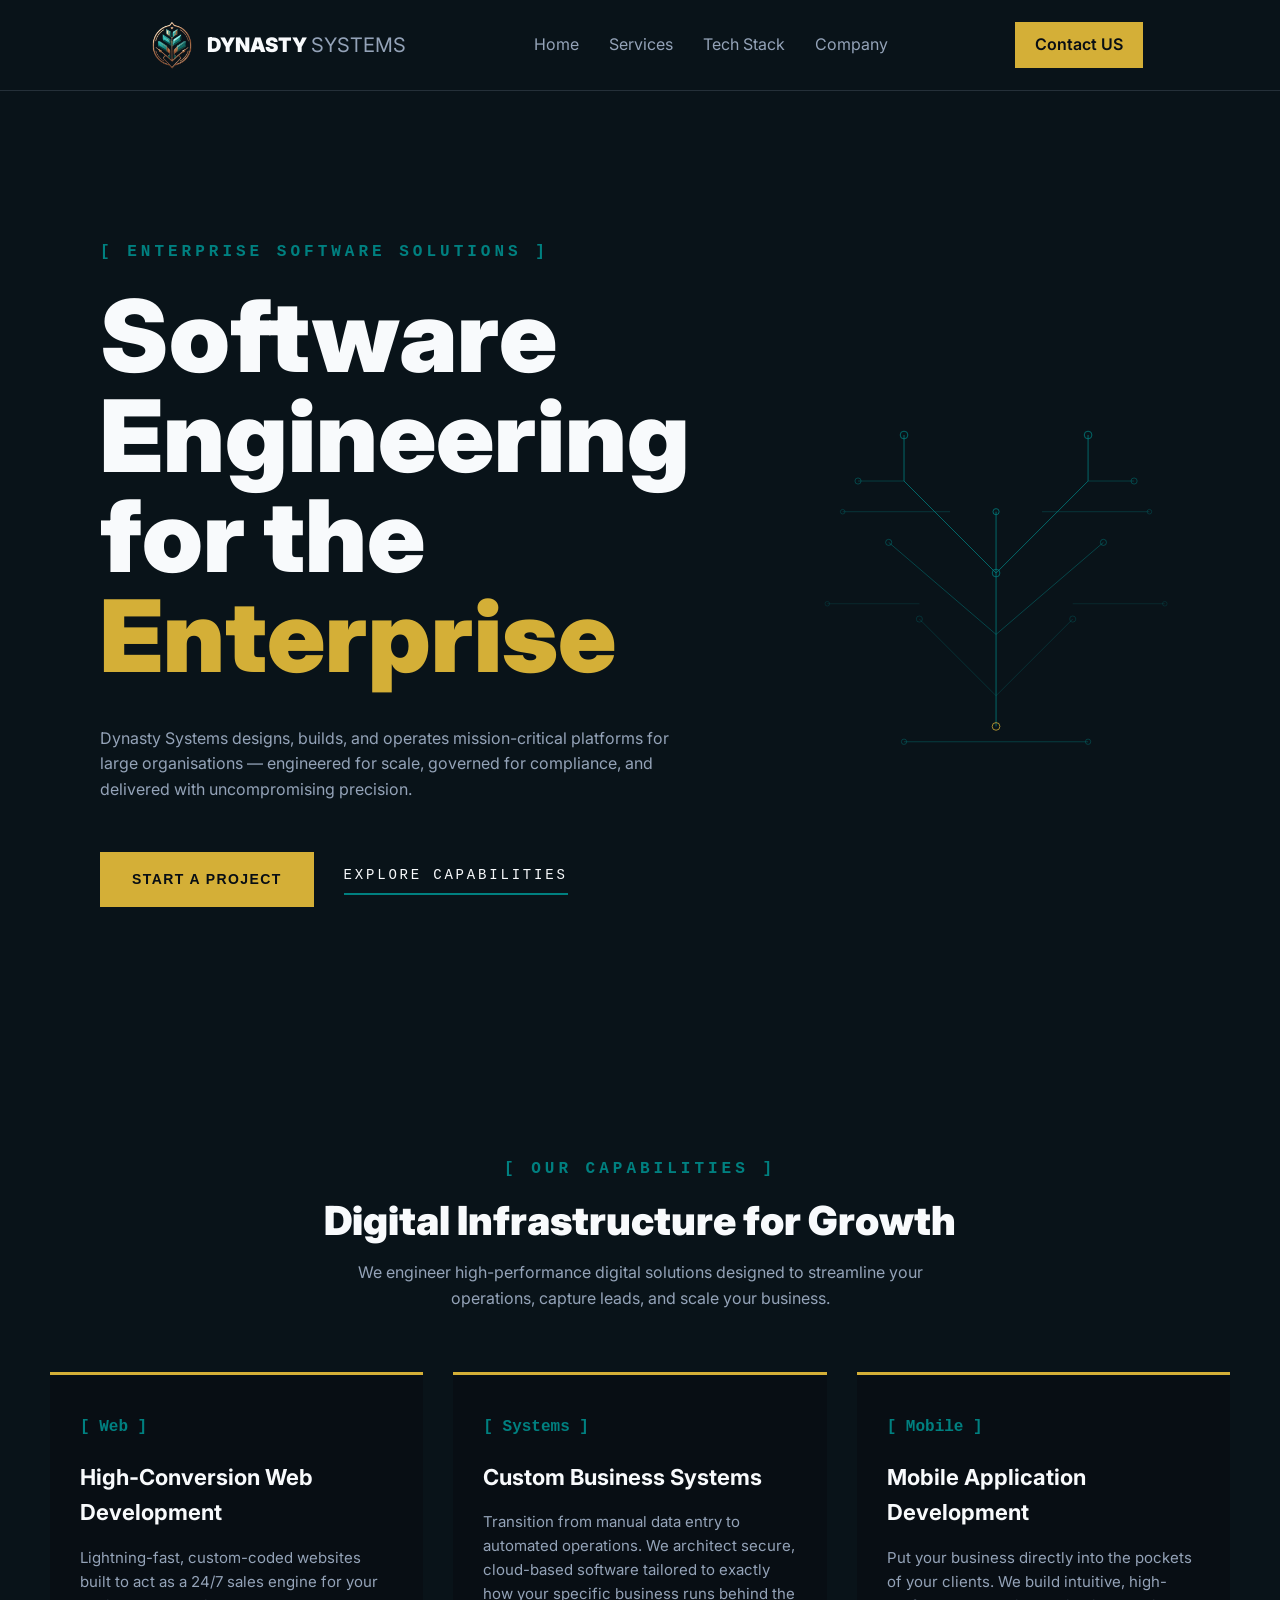
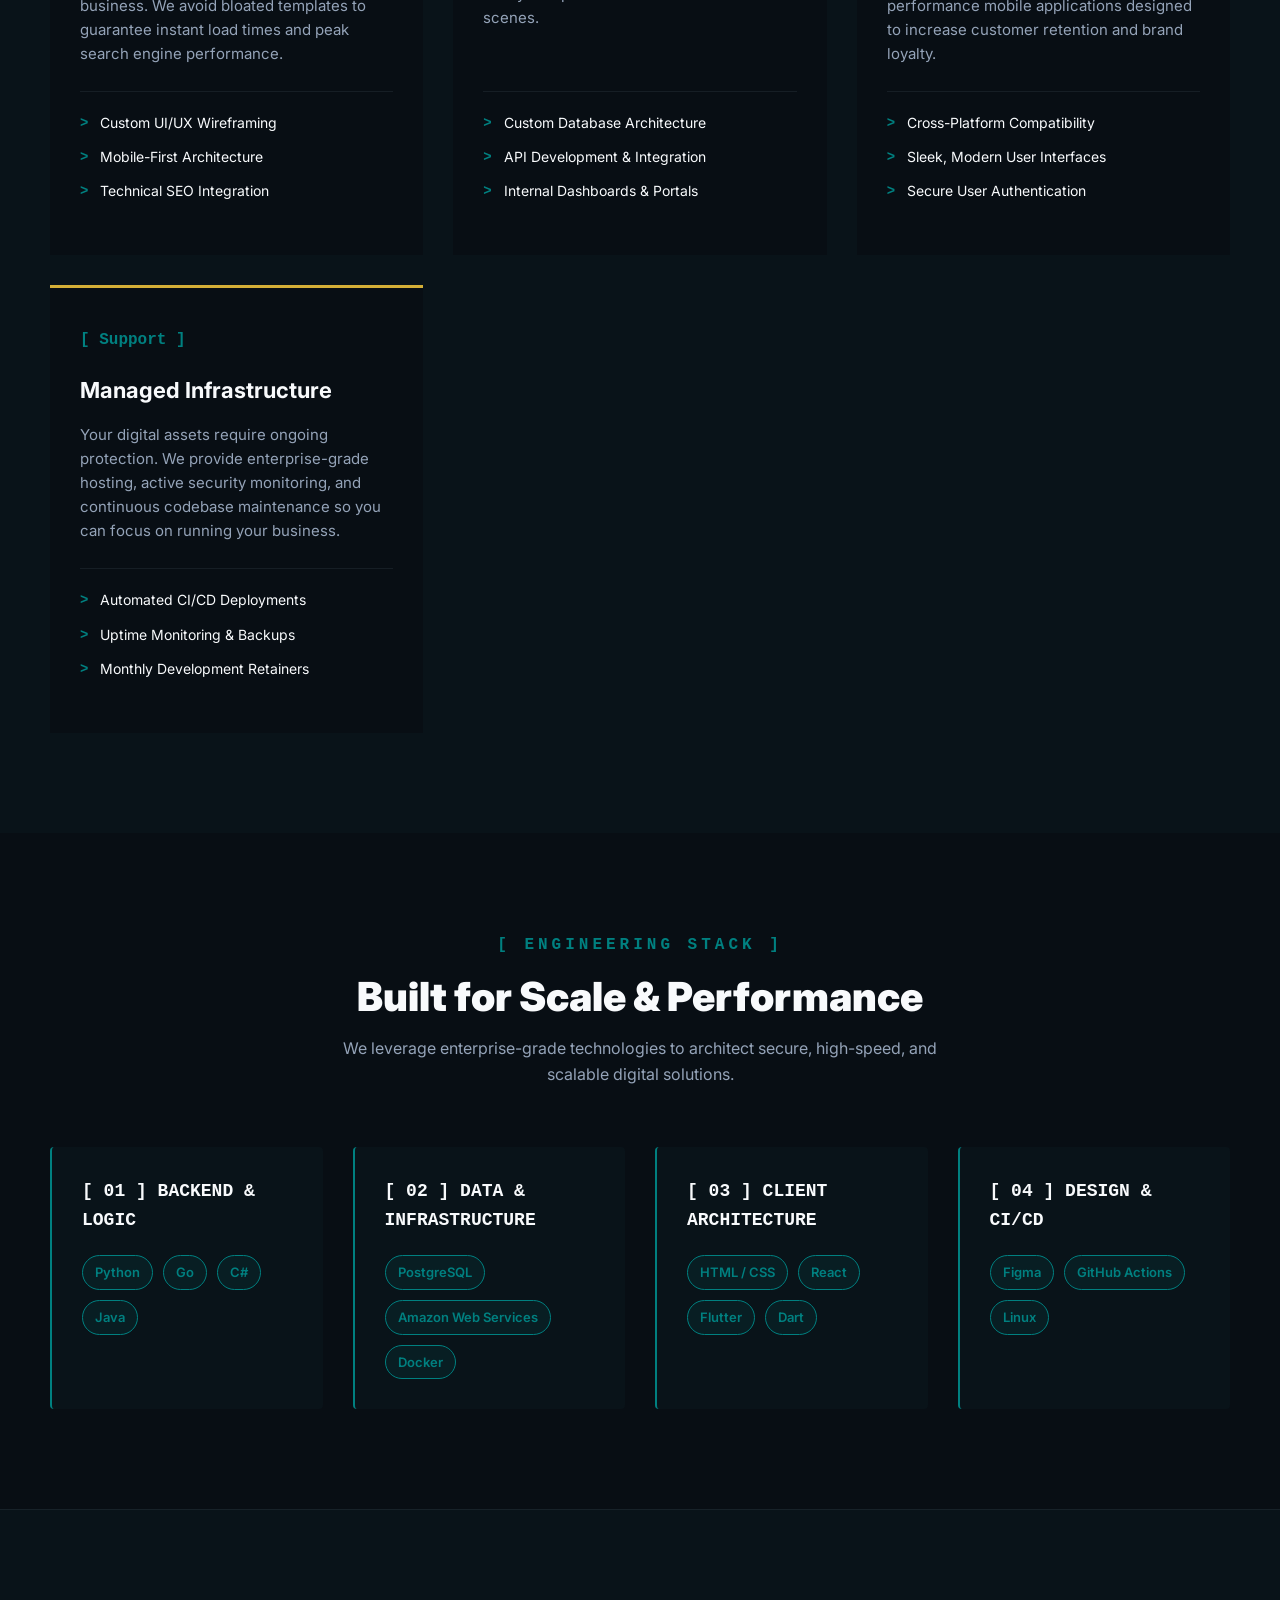
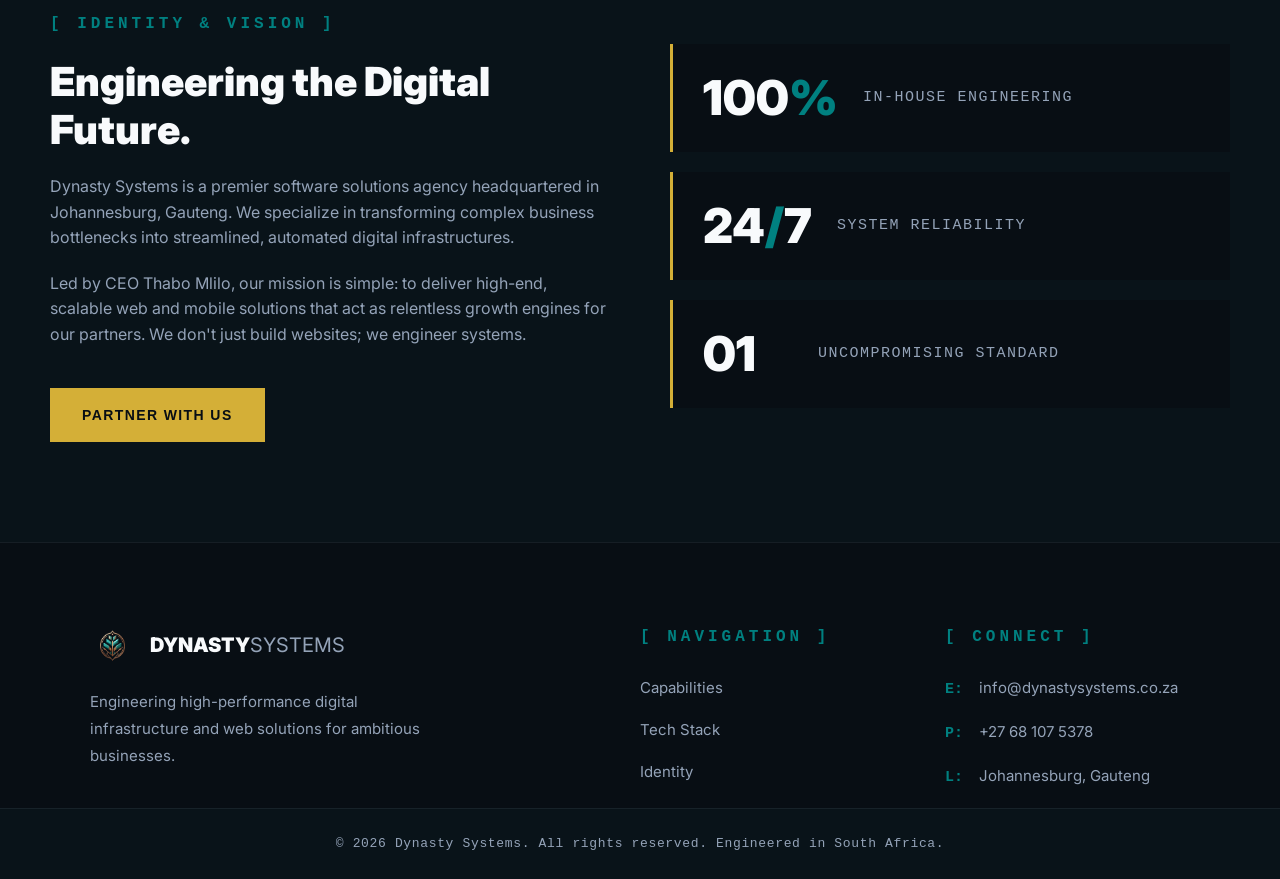
==== commit 140a1063: "adds the contact us page" ====
--- a/index.html
+++ b/index.html
@@ -27,13 +27,13 @@
         </a>
 
         <div class="nav-links">
-          <a href="#" class="nav-link">Home</a>
-          <a href="#services" class="nav-link">Services</a>
-          <a href="#stack" class="nav-link">Tech Stack</a>
-          <a href="#company" class="nav-link">Company</a>
-        </div>
-
-        <a href="#" class="btn btn-gold">Contact US</a>
+          <a href="index.html" class="nav-link">Home</a>
+          <a href="index.html#services" class="nav-link">Services</a>
+          <a href="index.html#stack" class="nav-link">Tech Stack</a>
+          <a href="index.html#company" class="nav-link">Company</a>
+        </div>
+
+        <a href="contact.html" class="btn btn-gold">Contact US</a>
       </nav>
     </header>
 
@@ -52,8 +52,8 @@
         </p>
 
         <div class="action-group">
-          <a href="#" class="btn-primary">Start a Project</a>
-          <a href="#" class="btn-secondary">Explore Capabilities</a>
+          <a href="contact.html" class="btn-primary">Start a Project</a>
+          <a href="index.html#services" class="btn-secondary">Explore Capabilities</a>
         </div>
       </div>
       <svg
@@ -432,7 +432,7 @@
             engines for our partners. We don't just build websites; we engineer
             systems.
           </p>
-          <a href="#contact" class="btn-primary">Partner With Us</a>
+          <a href="contact.html" class="btn-primary">Partner With Us</a>
         </div>
 
         <!-- Right Side: Stat/Value Cards -->
@@ -454,60 +454,70 @@
     </section>
 
     <footer class="site-footer" id="contact">
-    <div class="container footer-grid">
-        
+      <div class="container footer-grid">
         <!-- Column 1: Brand Info -->
         <div class="footer-brand">
-            <a href="#top" class="logo-link">
-                <div class="logo-section">
-                    <!-- Your emblem image -->
-                    <img src="assets/images/ds-logo-emblem-only-light.png" alt="Dynasty Systems Emblem">
-                    <!-- Your styled text -->
-                    <div class="logo-text-group">
-                        <span class="text-white">DYNASTY</span><span class="text-dim">SYSTEMS</span>
-                    </div>
-                </div>
-            </a>
-            <p>Engineering high-performance digital infrastructure and web solutions for ambitious businesses.</p>
+          <a href="#top" class="logo-link">
+            <div class="logo-section">
+              <!-- Your emblem image -->
+              <img
+                src="assets/images/ds-logo-emblem-only-light.png"
+                alt="Dynasty Systems Emblem"
+              />
+              <!-- Your styled text -->
+              <div class="logo-text-group">
+                <span class="text-white">DYNASTY</span
+                ><span class="text-dim">SYSTEMS</span>
+              </div>
+            </div>
+          </a>
+          <p>
+            Engineering high-performance digital infrastructure and web
+            solutions for ambitious businesses.
+          </p>
         </div>
 
         <!-- Column 2: Quick Links -->
         <div class="footer-links">
-            <span class="terminal-label">Navigation</span>
-            <ul>
-                <li><a href="#services">Capabilities</a></li>
-                <li><a href="#stack">Tech Stack</a></li>
-                <li><a href="#company">Identity</a></li>
-            </ul>
+          <span class="terminal-label">Navigation</span>
+          <ul>
+            <li><a href="#services">Capabilities</a></li>
+            <li><a href="#stack">Tech Stack</a></li>
+            <li><a href="#company">Identity</a></li>
+          </ul>
         </div>
 
         <!-- Column 3: Contact Information -->
         <div class="footer-contact">
-            <span class="terminal-label">Connect</span>
-            <ul>
-                <li>
-                    <span class="teal-text">E:</span> 
-                    <a href="mailto:sales@dynastysystems.co.za">sales@dynastysystems.co.za</a>
-                </li>
-                <li>
-                    <span class="teal-text">P:</span> 
-                    <a href="tel:+27681075378">+27 68 107 5378</a>
-                </li>
-                <li>
-                    <span class="teal-text">L:</span> 
-                    Johannesburg, Gauteng
-                </li>
-            </ul>
-        </div>
-
-    </div>
-
-    <!-- Copyright Bar -->
-    <div class="footer-bottom">
+          <span class="terminal-label">Connect</span>
+          <ul>
+            <li>
+              <span class="teal-text">E:</span>
+              <a href="mailto:info@dynastysystems.co.za"
+                >info@dynastysystems.co.za</a
+              >
+            </li>
+            <li>
+              <span class="teal-text">P:</span>
+              <a href="tel:+27681075378">+27 68 107 5378</a>
+            </li>
+            <li>
+              <span class="teal-text">L:</span>
+              Johannesburg, Gauteng
+            </li>
+          </ul>
+        </div>
+      </div>
+
+      <!-- Copyright Bar -->
+      <div class="footer-bottom">
         <div class="container">
-            <p>&copy; 2026 Dynasty Systems. All rights reserved. Engineered in South Africa.</p>
-        </div>
-    </div>
-</footer>
+          <p>
+            &copy; 2026 Dynasty Systems. All rights reserved. Engineered in
+            South Africa.
+          </p>
+        </div>
+      </div>
+    </footer>
   </body>
 </html>
--- a/css/styles.css
+++ b/css/styles.css
@@ -567,6 +567,138 @@
 }
 
 /* =========================================
+   CONTACT SECTION (CONSULTING STYLE)
+   ========================================= */
+
+.contact-section {
+  padding: 100px 50px;
+  background-color: var(--navy-bg);
+}
+
+.contact-grid {
+  display: grid;
+  grid-template-columns: 1fr 1fr;
+  gap: 60px;
+  max-width: 1200px;
+  margin: 0 auto;
+  align-items: start;
+}
+
+/* --- Left Column: Info --- */
+.contact-info h2 {
+  font-size: 36px;
+  font-weight: 900;
+  color: var(--text-light);
+  margin: 15px 0;
+  line-height: 1.2;
+}
+
+.contact-info p {
+  color: var(--text-muted);
+  font-size: 16px;
+  margin-bottom: 40px;
+}
+
+.info-blocks {
+  display: flex;
+  flex-direction: column;
+  gap: 30px;
+}
+
+.info-item h4 {
+  color: var(--teal-accent);
+  font-family: "Courier New", Courier, monospace;
+  font-size: 14px;
+  letter-spacing: 0.1em;
+  margin-bottom: 5px;
+  text-transform: uppercase;
+}
+
+.info-item p,
+.info-item a {
+  color: var(--text-light);
+  font-size: 16px;
+  text-decoration: none;
+  line-height: 1.5;
+}
+
+.info-item a:hover {
+  color: var(--gold-accent);
+}
+
+/* --- Right Column: Corporate Form --- */
+.contact-form-container {
+  background-color: var(--navy-card);
+  padding: 40px;
+  border-top: 3px solid var(--gold-accent);
+  border-radius: 4px;
+  box-shadow: 0 10px 30px rgba(0, 0, 0, 0.3);
+}
+
+.corporate-form {
+  display: flex;
+  flex-direction: column;
+  gap: 20px;
+}
+
+.form-row {
+  display: grid;
+  grid-template-columns: 1fr 1fr;
+  gap: 20px;
+}
+
+.form-group {
+  display: flex;
+  flex-direction: column;
+  gap: 8px;
+}
+
+.form-group label {
+  color: var(--text-muted);
+  font-size: 13px;
+  font-family: "Courier New", Courier, monospace;
+  text-transform: uppercase;
+  letter-spacing: 0.05em;
+}
+
+/* Input Styling */
+.corporate-form input,
+.corporate-form textarea {
+  background-color: rgba(
+    9,
+    19,
+    25,
+    0.5
+  ); /* Deepest navy for the input background */
+  border: 1px solid rgba(148, 163, 184, 0.2);
+  padding: 15px;
+  color: var(--text-light);
+  font-family: var(--font-main);
+  font-size: 15px;
+  border-radius: 4px;
+  transition: border-color 0.3s ease;
+}
+
+.corporate-form input:focus,
+.corporate-form textarea:focus {
+  outline: none;
+  border-color: var(--teal-accent); /* Highlights teal when typing */
+  background-color: rgba(9, 19, 25, 0.9);
+}
+
+.corporate-form input::placeholder,
+.corporate-form textarea::placeholder {
+  color: rgba(148, 163, 184, 0.4);
+}
+
+/* Make the submit button span the whole width */
+.form-submit-btn {
+  width: 100%;
+  margin-top: 10px;
+  text-align: center;
+}
+
+/* =========================================
    MOBILE RESPONSIVENESS (NEW)
    ========================================= */
 
@@ -577,8 +709,13 @@
     grid-template-columns: 1fr;
     gap: 40px;
   }
+
   .footer-grid {
     grid-template-columns: 1fr 1fr;
+  }
+
+  .contact-grid {
+    grid-template-columns: 1fr; /* Stacks the info and the form */
   }
 }
 
@@ -659,6 +796,18 @@
   .footer-bottom p {
     font-size: 11px;
   }
+
+  .contact-section {
+    padding: 60px 20px;
+  }
+
+  .contact-form-container {
+    padding: 25px;
+  }
+
+  .form-row {
+    grid-template-columns: 1fr; /* Stacks the Name and Company fields on phones */
+  }
 }
 
 /* Mobile phones (under 480px wide) */
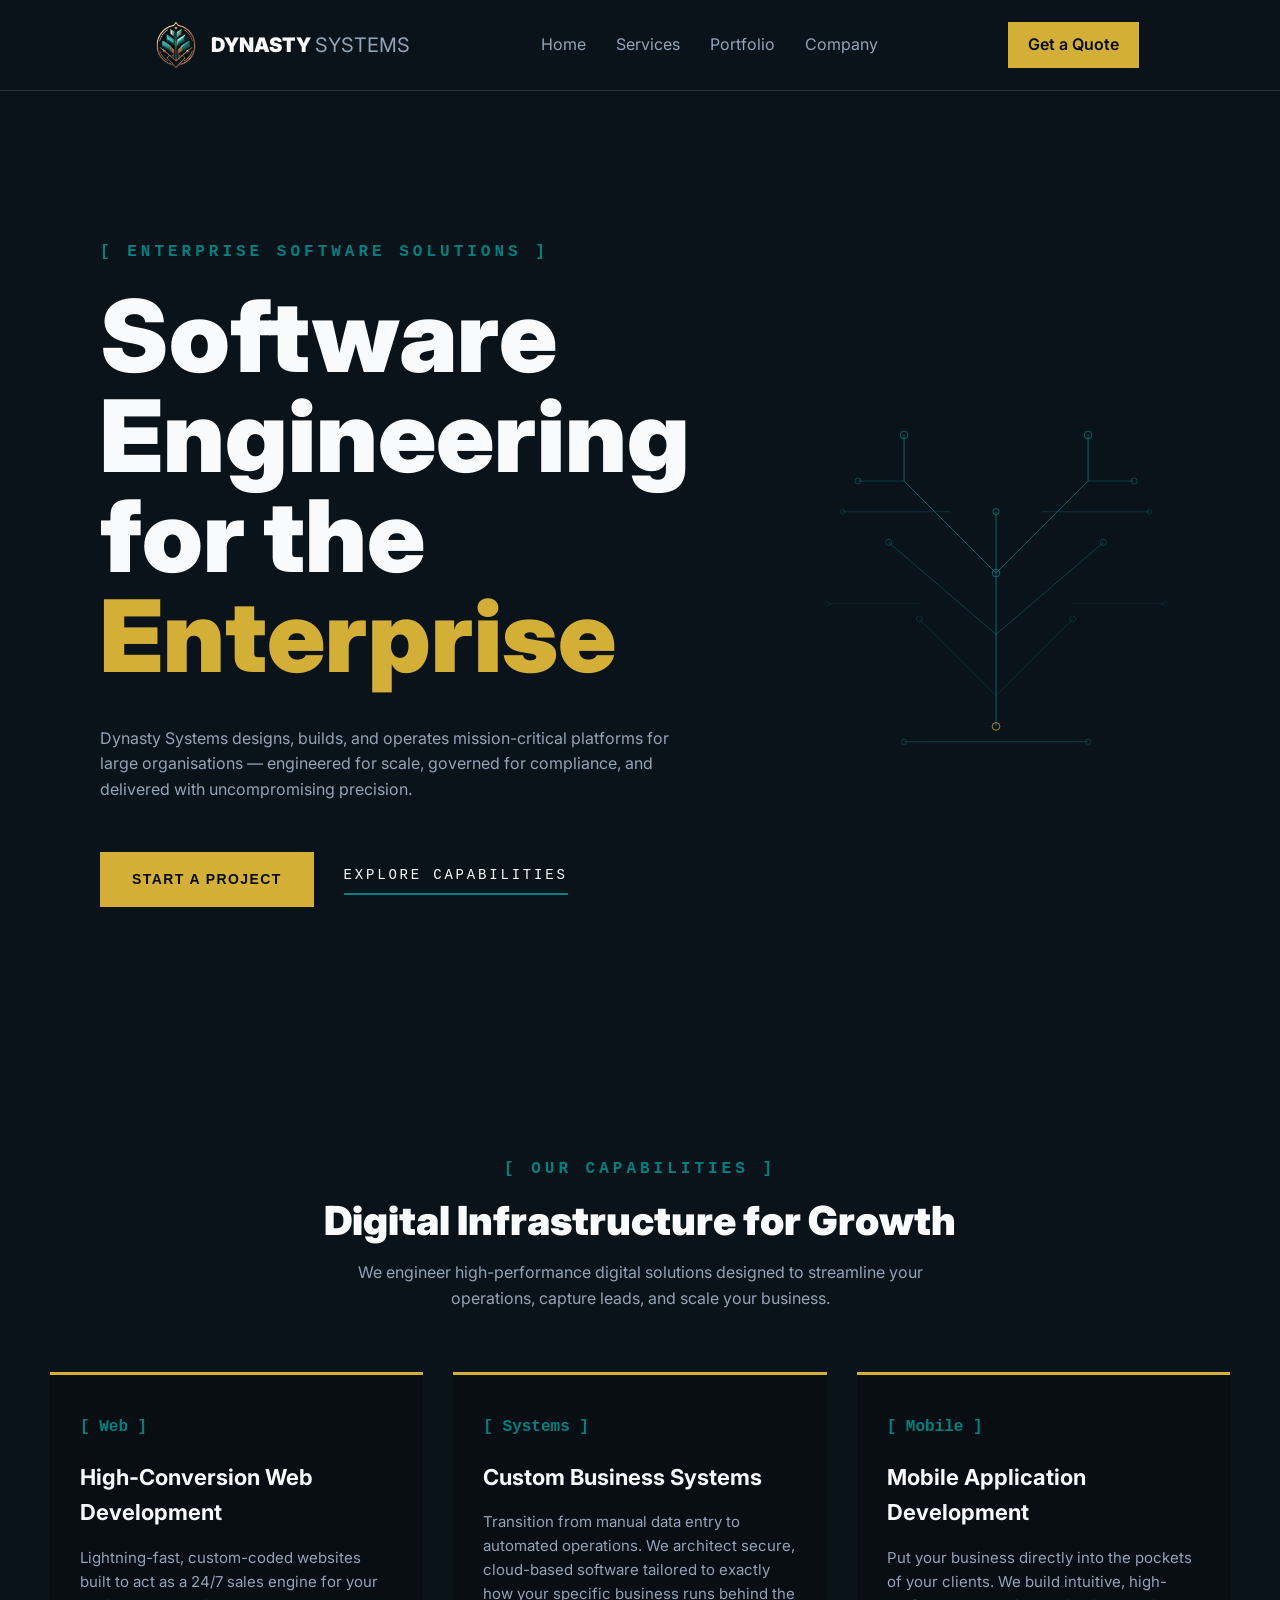
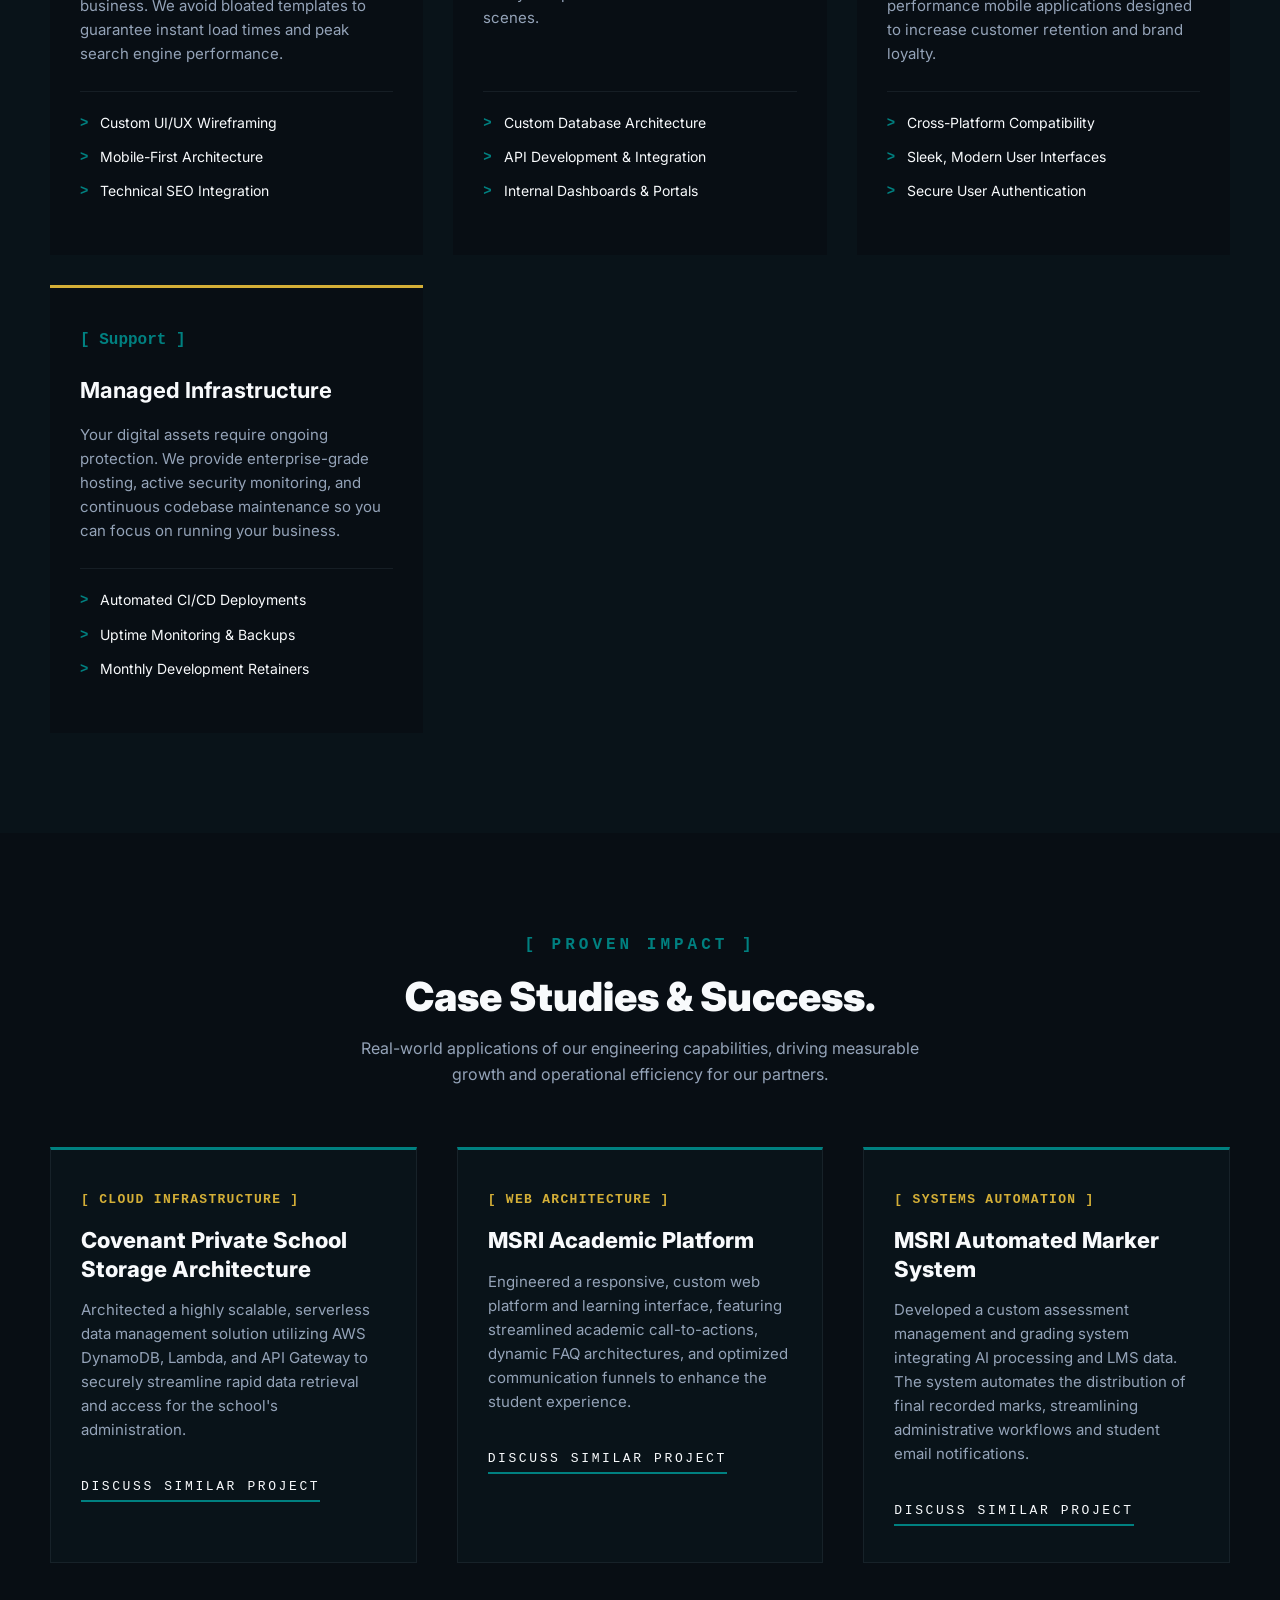
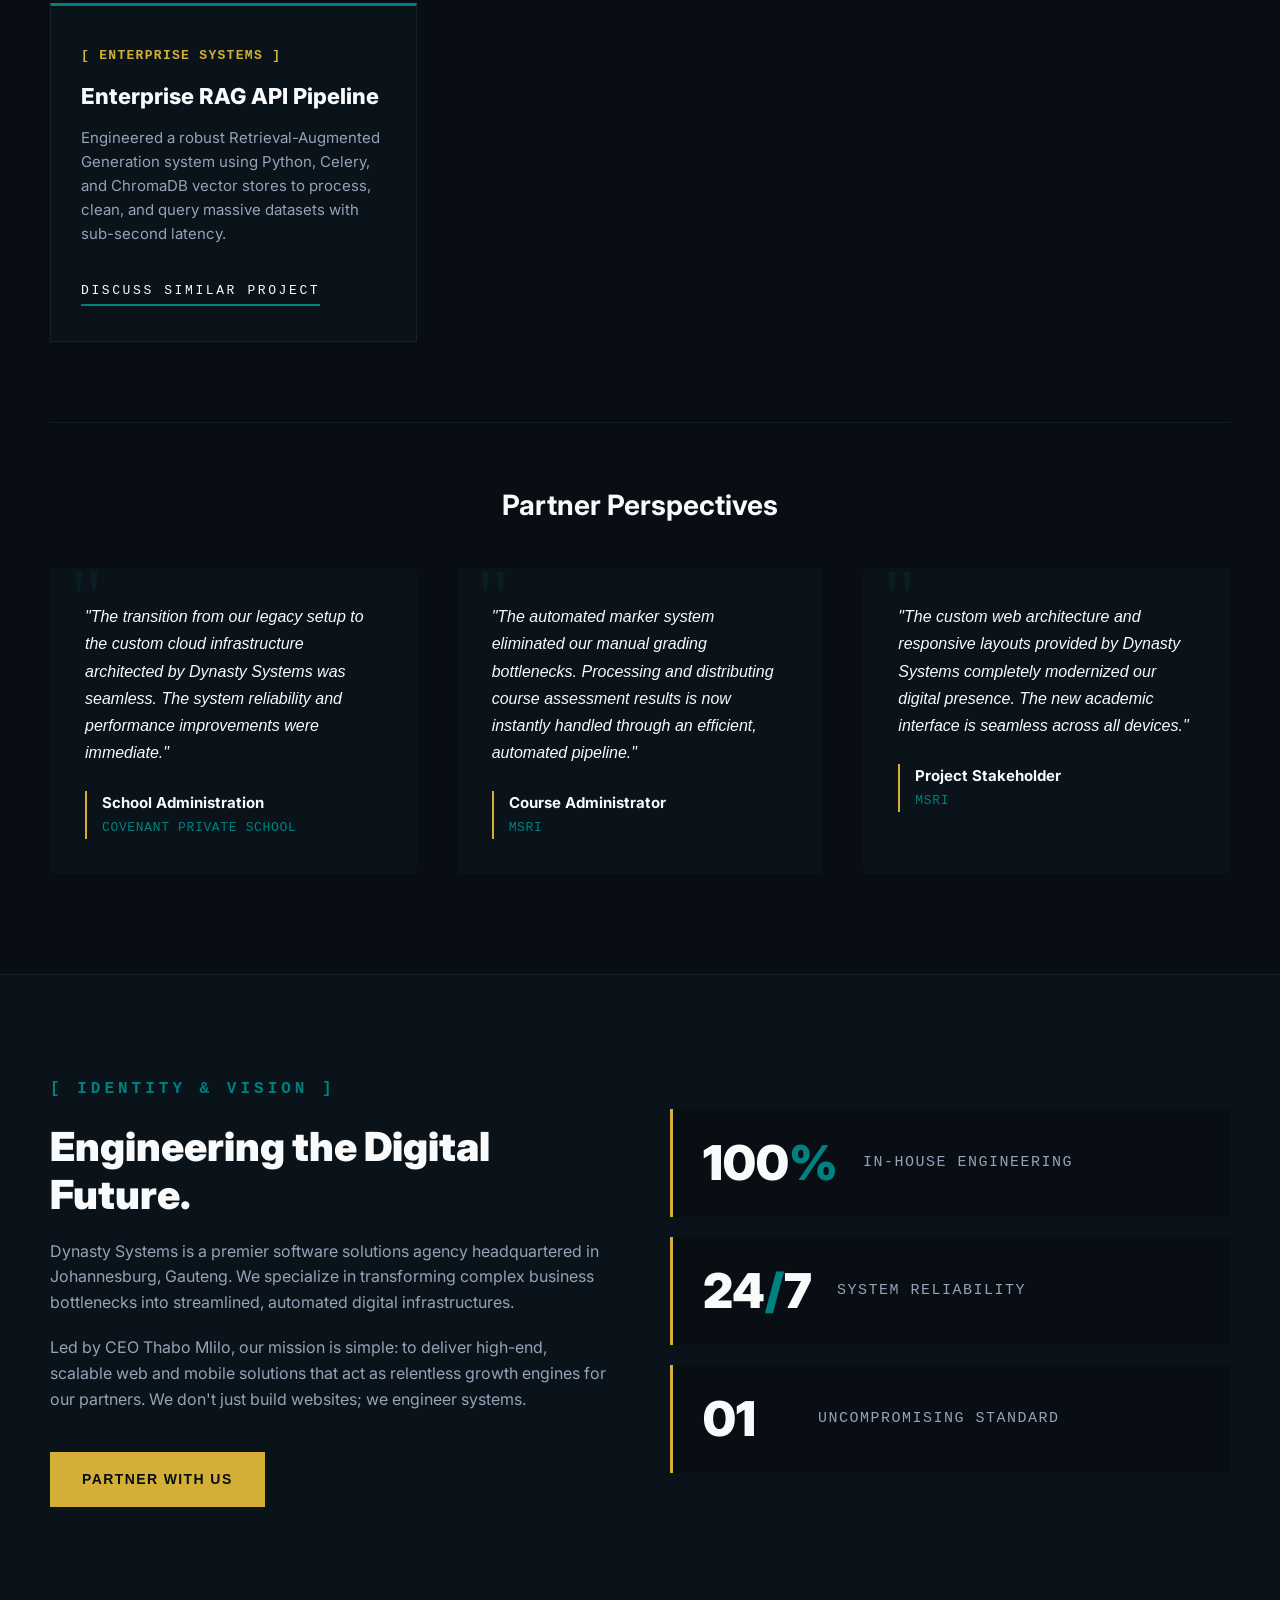
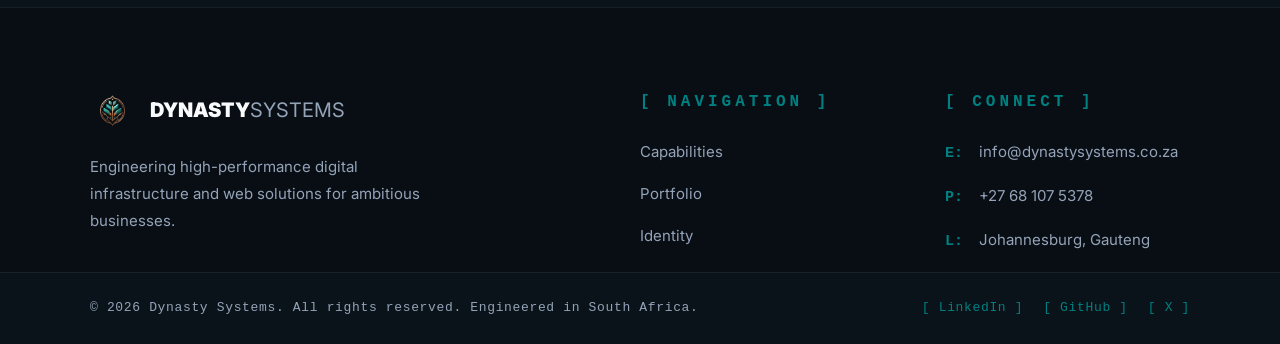
==== commit 77f1d260: "adds the portfolio and testimony sections and removes the tech stack section, also adds the social m" ====
--- a/index.html
+++ b/index.html
@@ -18,7 +18,7 @@
   <body>
     <header>
       <nav>
-        <a href="#" class="logo-section">
+        <a href="index.html" class="logo-section">
           <img src="assets/images/ds-logo-emblem-only-light.png" alt="" />
           <div class="logo-text">
             <span class="text-white">DYNASTY</span>
@@ -29,11 +29,11 @@
         <div class="nav-links">
           <a href="index.html" class="nav-link">Home</a>
           <a href="index.html#services" class="nav-link">Services</a>
-          <a href="index.html#stack" class="nav-link">Tech Stack</a>
+          <a href="index.html#work" class="nav-link">Portfolio</a>
           <a href="index.html#company" class="nav-link">Company</a>
         </div>
 
-        <a href="contact.html" class="btn btn-gold">Contact US</a>
+        <a href="contact.html" class="btn btn-gold">Get a Quote</a>
       </nav>
     </header>
 
@@ -53,7 +53,9 @@
 
         <div class="action-group">
           <a href="contact.html" class="btn-primary">Start a Project</a>
-          <a href="index.html#services" class="btn-secondary">Explore Capabilities</a>
+          <a href="index.html#services" class="btn-secondary"
+            >Explore Capabilities</a
+          >
         </div>
       </div>
       <svg
@@ -357,57 +359,126 @@
       </div>
     </section>
 
-    <section class="tech-stack" id="stack">
+    <section class="case-studies-section" id="work">
       <div class="container">
         <div class="section-header">
-          <span class="terminal-label">Engineering Stack</span>
-          <h2>Built for Scale & Performance</h2>
+          <span class="terminal-label">Proven Impact</span>
+          <h2>Case Studies & Success.</h2>
           <p>
-            We leverage enterprise-grade technologies to architect secure,
-            high-speed, and scalable digital solutions.
+            Real-world applications of our engineering capabilities, driving
+            measurable growth and operational efficiency for our partners.
           </p>
         </div>
 
-        <div class="stack-grid">
-          <!-- Backend & APIs -->
-          <div class="stack-card">
-            <h3>[ 01 ] Backend & Logic</h3>
-            <div class="tech-pills">
-              <span class="pill">Python</span>
-              <span class="pill">Go</span>
-              <span class="pill">C#</span>
-              <span class="pill">Java</span>
-            </div>
-          </div>
-
-          <!-- Database & Cloud -->
-          <div class="stack-card">
-            <h3>[ 02 ] Data & Infrastructure</h3>
-            <div class="tech-pills">
-              <span class="pill">PostgreSQL</span>
-              <span class="pill">Amazon Web Services</span>
-              <span class="pill">Docker</span>
-            </div>
-          </div>
-
-          <!-- Frontend & Mobile -->
-          <div class="stack-card">
-            <h3>[ 03 ] Client Architecture</h3>
-            <div class="tech-pills">
-              <span class="pill">HTML / CSS</span>
-              <span class="pill">React</span>
-              <span class="pill">Flutter</span>
-              <span class="pill">Dart</span>
-            </div>
-          </div>
-
-          <!-- Design & Workflow -->
-          <div class="stack-card">
-            <h3>[ 04 ] Design & CI/CD</h3>
-            <div class="tech-pills">
-              <span class="pill">Figma</span>
-              <span class="pill">GitHub Actions</span>
-              <span class="pill">Linux</span>
+        <!-- Case Studies Grid -->
+        <div class="work-grid">
+          <!-- Case Study 01 -->
+          <div class="work-card">
+            <div class="work-content">
+              <span class="work-category">[ Cloud Infrastructure ]</span>
+              <h3>Covenant Private School Storage Architecture</h3>
+              <p>
+                Architected a highly scalable, serverless data management
+                solution utilizing AWS DynamoDB, Lambda, and API Gateway to
+                securely streamline rapid data retrieval and access for the
+                school's administration.
+              </p>
+              <a href="contact.html" class="btn-secondary"
+                >Discuss Similar Project</a
+              >
+            </div>
+          </div>
+
+          <!-- Case Study 02 -->
+          <div class="work-card">
+            <div class="work-content">
+              <span class="work-category">[ Web Architecture ]</span>
+              <h3>MSRI Academic Platform</h3>
+              <p>
+                Engineered a responsive, custom web platform and learning
+                interface, featuring streamlined academic call-to-actions,
+                dynamic FAQ architectures, and optimized communication funnels
+                to enhance the student experience.
+              </p>
+              <a href="contact.html" class="btn-secondary"
+                >Discuss Similar Project</a
+              >
+            </div>
+          </div>
+
+          <!-- Case Study: MSRI Marker System -->
+          <div class="work-card">
+            <div class="work-content">
+              <span class="work-category">[ Systems Automation ]</span>
+              <h3>MSRI Automated Marker System</h3>
+              <p>
+                Developed a custom assessment management and grading system
+                integrating AI processing and LMS data. The system automates the
+                distribution of final recorded marks, streamlining
+                administrative workflows and student email notifications.
+              </p>
+              <a href="contact.html" class="btn-secondary"
+                >Discuss Similar Project</a
+              >
+            </div>
+          </div>
+
+          <!-- Case Study 03 -->
+          <div class="work-card">
+            <div class="work-content">
+              <span class="work-category">[ Enterprise Systems ]</span>
+              <h3>Enterprise RAG API Pipeline</h3>
+              <p>
+                Engineered a robust Retrieval-Augmented Generation system using
+                Python, Celery, and ChromaDB vector stores to process, clean,
+                and query massive datasets with sub-second latency.
+              </p>
+              <a href="contact.html" class="btn-secondary"
+                >Discuss Similar Project</a
+              >
+            </div>
+          </div>
+        </div>
+
+        <!-- Testimonials -->
+        <div class="testimonials-wrapper">
+          <h3 class="testimonials-title">Partner Perspectives</h3>
+          <div class="testimonials-grid">
+            <div class="testimonial-card">
+              <p class="quote">
+                "The transition from our legacy setup to the custom cloud
+                infrastructure architected by Dynasty Systems was seamless. The
+                system reliability and performance improvements were immediate."
+              </p>
+              <div class="client-info">
+                <!-- Update with your actual contact's name if desired -->
+                <div class="client-name">School Administration</div>
+                <div class="client-company">Covenant Private School</div>
+              </div>
+            </div>
+            <div class="testimonial-card">
+              <p class="quote">
+                "The automated marker system eliminated our manual grading
+                bottlenecks. Processing and distributing course assessment
+                results is now instantly handled through an efficient, automated
+                pipeline."
+              </p>
+              <div class="client-info">
+                <div class="client-name">Course Administrator</div>
+                <div class="client-company">MSRI</div>
+              </div>
+            </div>
+            <div class="testimonial-card">
+              <p class="quote">
+                "The custom web architecture and responsive layouts provided by
+                Dynasty Systems completely modernized our digital presence. The
+                new academic interface is seamless across all devices."
+              </p>
+              <div class="client-info">
+                <!-- Update this name with your actual contact at MSRI -->
+                <div class="client-name">Project Stakeholder</div>
+                <div class="client-company">MSRI</div>
+              </div>
             </div>
           </div>
         </div>
@@ -481,9 +552,9 @@
         <div class="footer-links">
           <span class="terminal-label">Navigation</span>
           <ul>
-            <li><a href="#services">Capabilities</a></li>
-            <li><a href="#stack">Tech Stack</a></li>
-            <li><a href="#company">Identity</a></li>
+            <li><a href="index.html#services">Capabilities</a></li>
+            <li><a href="index.html#work">Portfolio</a></li>
+            <li><a href="index.html#company">Identity</a></li>
           </ul>
         </div>
 
@@ -509,15 +580,33 @@
         </div>
       </div>
 
-      <!-- Copyright Bar -->
+      <!-- --- Bottom Copyright & Socials Bar --- -->
       <div class="footer-bottom">
-        <div class="container">
+        <div class="container footer-bottom-flex">
           <p>
-            &copy; 2026 Dynasty Systems. All rights reserved. Engineered in
-            South Africa.
+            © 2026 Dynasty Systems. All rights reserved. Engineered in South
+            Africa.
           </p>
+
+          <!-- Social Media Links -->
+          <div class="social-links">
+            <a
+              href="https://www.linkedin.com/company/dynasty-systems-rsa"
+              target="_blank"
+              rel="noopener noreferrer"
+              >[ LinkedIn ]</a
+            >
+            <a href="https://github.com/Dynasty-Systems" target="_blank" rel="noopener noreferrer"
+              >[ GitHub ]</a
+            >
+            <a href="YOUR_X_URL" target="_blank" rel="noopener noreferrer"
+              >[ X ]</a
+            >
+          </div>
         </div>
       </div>
     </footer>
+
+    <script src="js/main.js"></script>
   </body>
 </html>
--- a/css/styles.css
+++ b/css/styles.css
@@ -309,65 +309,156 @@
 }
 
 /* =========================================
-   TECH STACK SECTION
+   CASE STUDIES & TESTIMONIALS SECTION
    ========================================= */
 
-.tech-stack {
-  padding: 100px 50px;
-  background-color: var(
-    --navy-card
-  ); /* Slightly different background to separate it from Services */
-}
-
-.tech-stack .container {
-  max-width: 1200px;
-  margin: 0 auto;
-}
-
-.stack-grid {
-  display: grid;
-  grid-template-columns: repeat(auto-fit, minmax(250px, 1fr));
-  gap: 30px;
-}
-
-.stack-card {
-  background-color: var(--navy-bg);
-  padding: 30px;
-  border-radius: 4px;
-  border-left: 2px solid var(--teal-accent); /* Subtle technical border */
-}
-
-.stack-card h3 {
-  color: var(--text-light);
-  font-size: 18px;
-  font-family: "Courier New", Courier, monospace;
-  margin-bottom: 20px;
-  text-transform: uppercase;
-}
-
-/* The Tech Pills Layout */
-.tech-pills {
-  display: flex;
-  flex-wrap: wrap;
-  gap: 10px;
-}
-
-.pill {
-  background-color: rgba(0, 128, 128, 0.1); /* Transparent teal background */
-  color: var(--teal-accent);
-  border: 1px solid var(--teal-accent);
-  padding: 6px 12px;
-  border-radius: 20px;
-  font-size: 13px;
-  font-weight: 600;
-  transition: all 0.3s ease;
-  cursor: default;
-}
-
-.pill:hover {
-  background-color: var(--teal-accent);
-  color: var(--navy-bg);
-  transform: translateY(-2px);
+.case-studies-section {
+    padding: 100px 50px;
+    background-color: var(--navy-card); /* Keeps separation from the Services background */
+}
+
+.case-studies-section .container {
+    max-width: 1200px;
+    margin: 0 auto;
+}
+
+/* --- Case Studies Grid --- */
+.work-grid {
+    display: grid;
+    grid-template-columns: repeat(auto-fit, minmax(320px, 1fr));
+    gap: 40px;
+    margin-bottom: 80px;
+}
+
+.work-card {
+    background-color: var(--navy-bg);
+    border: 1px solid rgba(148, 163, 184, 0.1);
+    border-top: 3px solid var(--teal-accent);
+    padding: 40px 30px;
+    transition: transform 0.3s ease, box-shadow 0.3s ease;
+    display: flex;
+    flex-direction: column;
+}
+
+.work-card:hover {
+    transform: translateY(-5px);
+    box-shadow: 0 10px 30px rgba(0, 0, 0, 0.4);
+    border-color: rgba(0, 128, 128, 0.3); /* Subtle teal glow on hover */
+}
+
+.work-category {
+    color: var(--gold-accent);
+    font-family: "Courier New", Courier, monospace;
+    font-size: 13px;
+    font-weight: 700;
+    letter-spacing: 0.1em;
+    text-transform: uppercase;
+    display: block;
+    margin-bottom: 15px;
+}
+
+.work-content h3 {
+    color: var(--text-light);
+    font-size: 22px;
+    font-weight: 800;
+    margin-bottom: 15px;
+    line-height: 1.3;
+}
+
+.work-content p {
+    color: var(--text-muted);
+    font-size: 15px;
+    margin-bottom: 30px;
+    flex-grow: 1; /* Pushes the button to the bottom evenly across all cards */
+}
+
+.work-content .btn-secondary {
+    align-self: flex-start;
+    font-size: 13px;
+}
+
+/* --- Testimonials Sub-Section --- */
+.testimonials-wrapper {
+    border-top: 1px solid rgba(148, 163, 184, 0.1);
+    padding-top: 60px;
+}
+
+.testimonials-title {
+    text-align: center;
+    color: var(--text-light);
+    font-size: 28px;
+    margin-bottom: 40px;
+}
+
+.testimonials-grid {
+    display: grid;
+    grid-template-columns: repeat(auto-fit, minmax(350px, 1fr));
+    gap: 40px;
+}
+
+.testimonial-card {
+    background-color: var(--navy-bg);
+    padding: 35px;
+    border-radius: 4px;
+    position: relative;
+}
+
+/* Decorative Quote Mark */
+.testimonial-card::before {
+    content: '"';
+    position: absolute;
+    top: -10px;
+    left: 20px;
+    font-size: 80px;
+    color: rgba(0, 128, 128, 0.1); /* Very faint teal */
+    font-family: Georgia, serif;
+    line-height: 1;
+}
+
+.quote {
+    color: var(--text-light);
+    font-size: 16px;
+    font-style: italic;
+    line-height: 1.7;
+    margin-bottom: 25px;
+    position: relative;
+    z-index: 2;
+}
+
+.client-info {
+    border-left: 2px solid var(--gold-accent);
+    padding-left: 15px;
+}
+
+.client-name {
+    color: var(--text-light);
+    font-weight: 700;
+    font-size: 15px;
+}
+
+.client-company {
+    color: var(--teal-accent);
+    font-family: "Courier New", Courier, monospace;
+    font-size: 13px;
+    text-transform: uppercase;
+    letter-spacing: 0.05em;
+    margin-top: 3px;
+}
+
+/* --- Mobile Responsiveness --- */
+@media (max-width: 768px) {
+    .case-studies-section {
+        padding: 60px 20px;
+    }
+    
+    .work-grid,
+    .testimonials-grid {
+        grid-template-columns: 1fr;
+    }
+    
+    .work-card {
+        padding: 30px 20px;
+    }
 }
 
 /* =========================================
@@ -564,6 +655,45 @@
   font-size: 13px;
   font-family: "Courier New", Courier, monospace;
   letter-spacing: 0.05em;
+}
+
+/* --- Footer Bottom & Socials --- */
+.footer-bottom-flex {
+  display: flex;
+  justify-content: space-between;
+  align-items: center;
+}
+
+.social-links {
+  display: flex;
+  gap: 20px;
+}
+
+.social-links a {
+  color: var(--teal-accent);
+  font-family: "Courier New", Courier, monospace;
+  font-size: 13px;
+  text-decoration: none;
+  letter-spacing: 0.05em;
+  transition: color 0.3s ease, transform 0.3s ease;
+}
+
+.social-links a:hover {
+  color: var(--gold-accent);
+  transform: translateY(-2px); /* Slight upward bump on hover */
+}
+
+/* --- Mobile Responsiveness for Socials --- */
+@media (max-width: 768px) {
+  .footer-bottom-flex {
+    flex-direction: column;
+    gap: 15px;
+    text-align: center;
+  }
+  
+  .social-links {
+    justify-content: center;
+  }
 }
 
 /* =========================================
